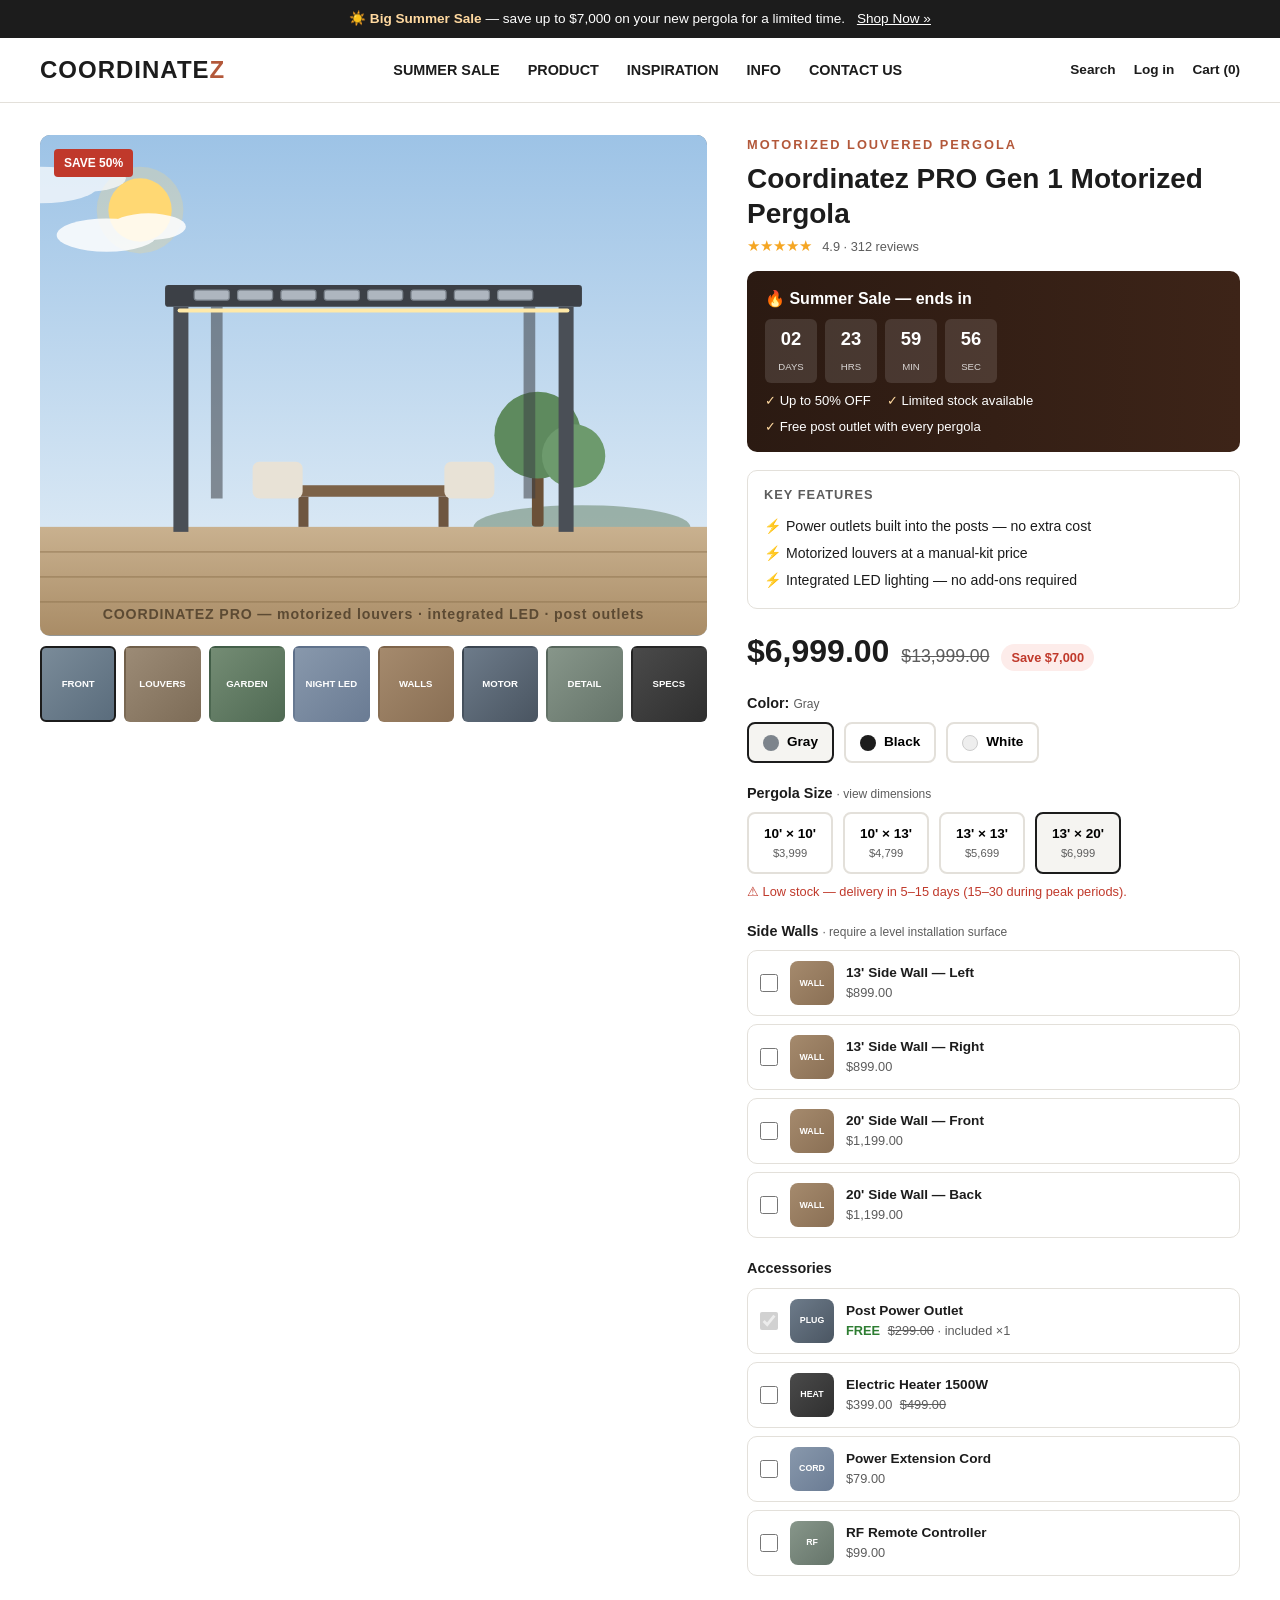
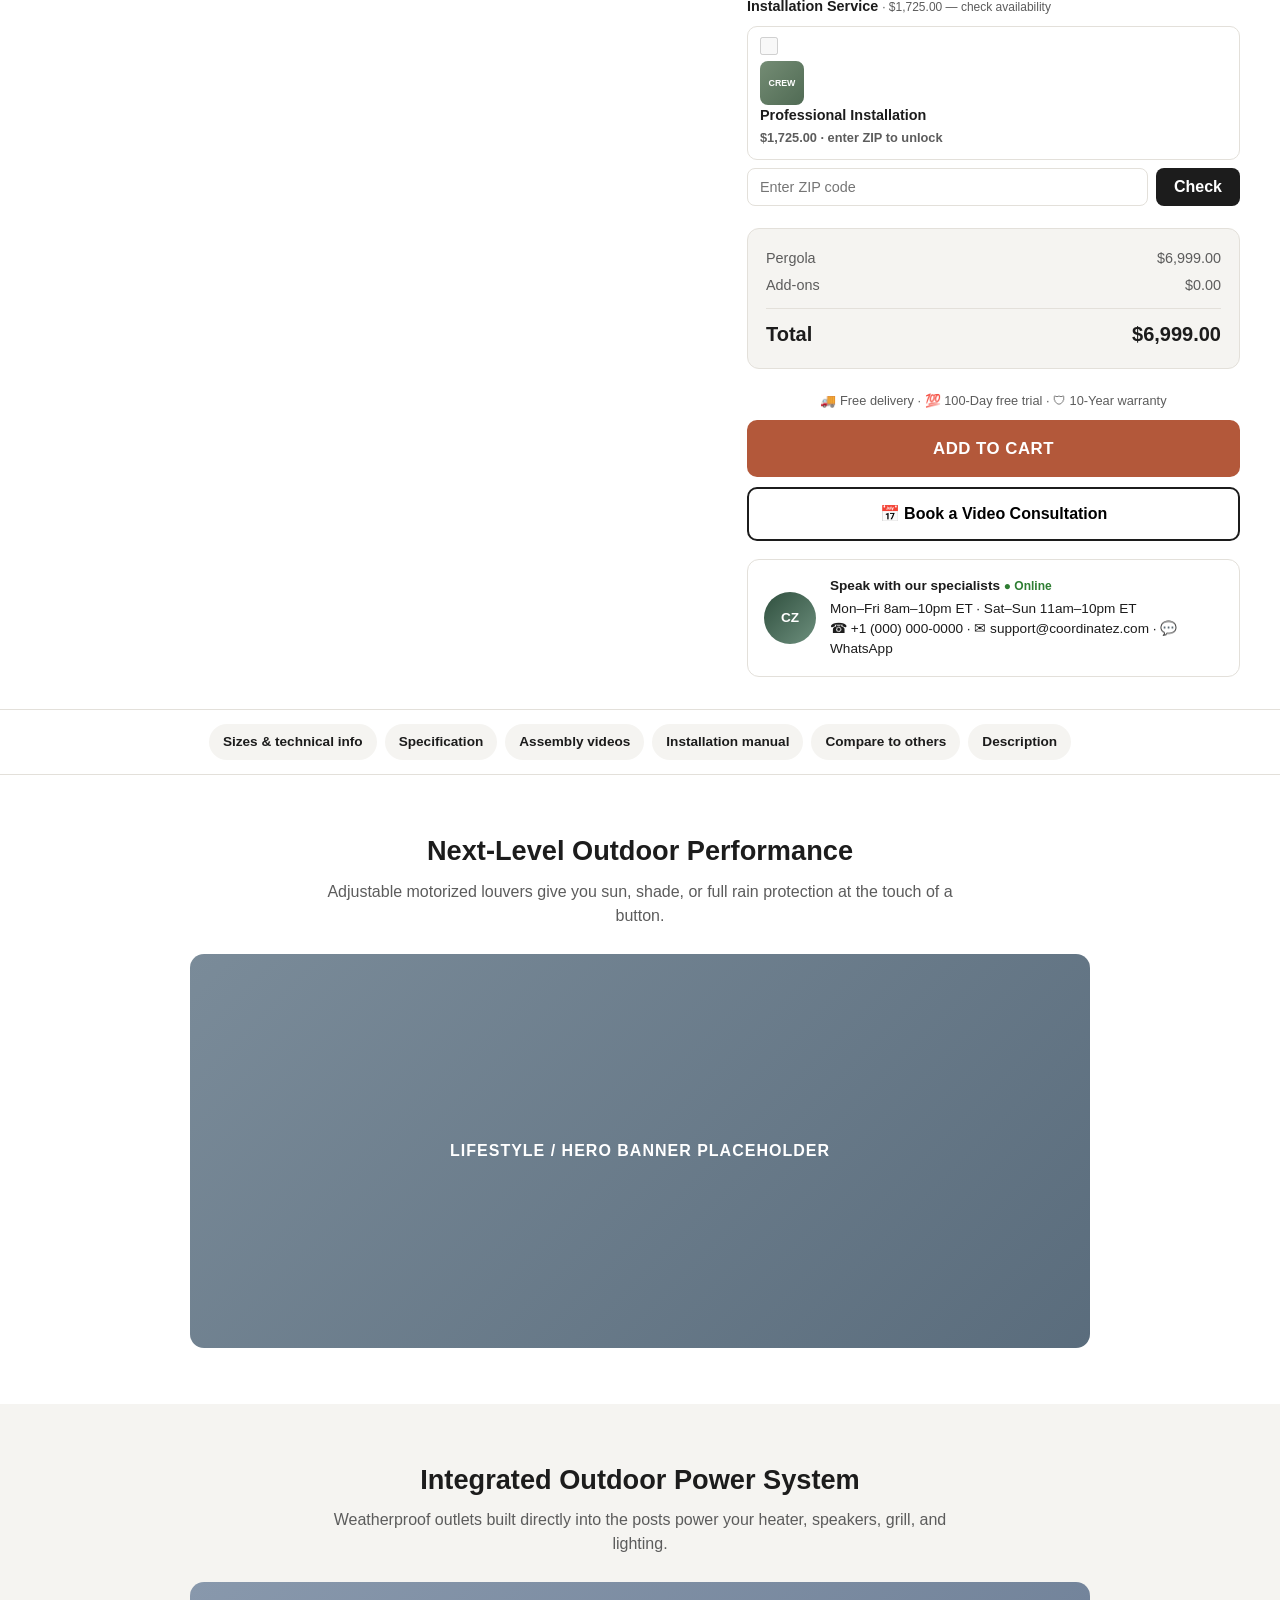
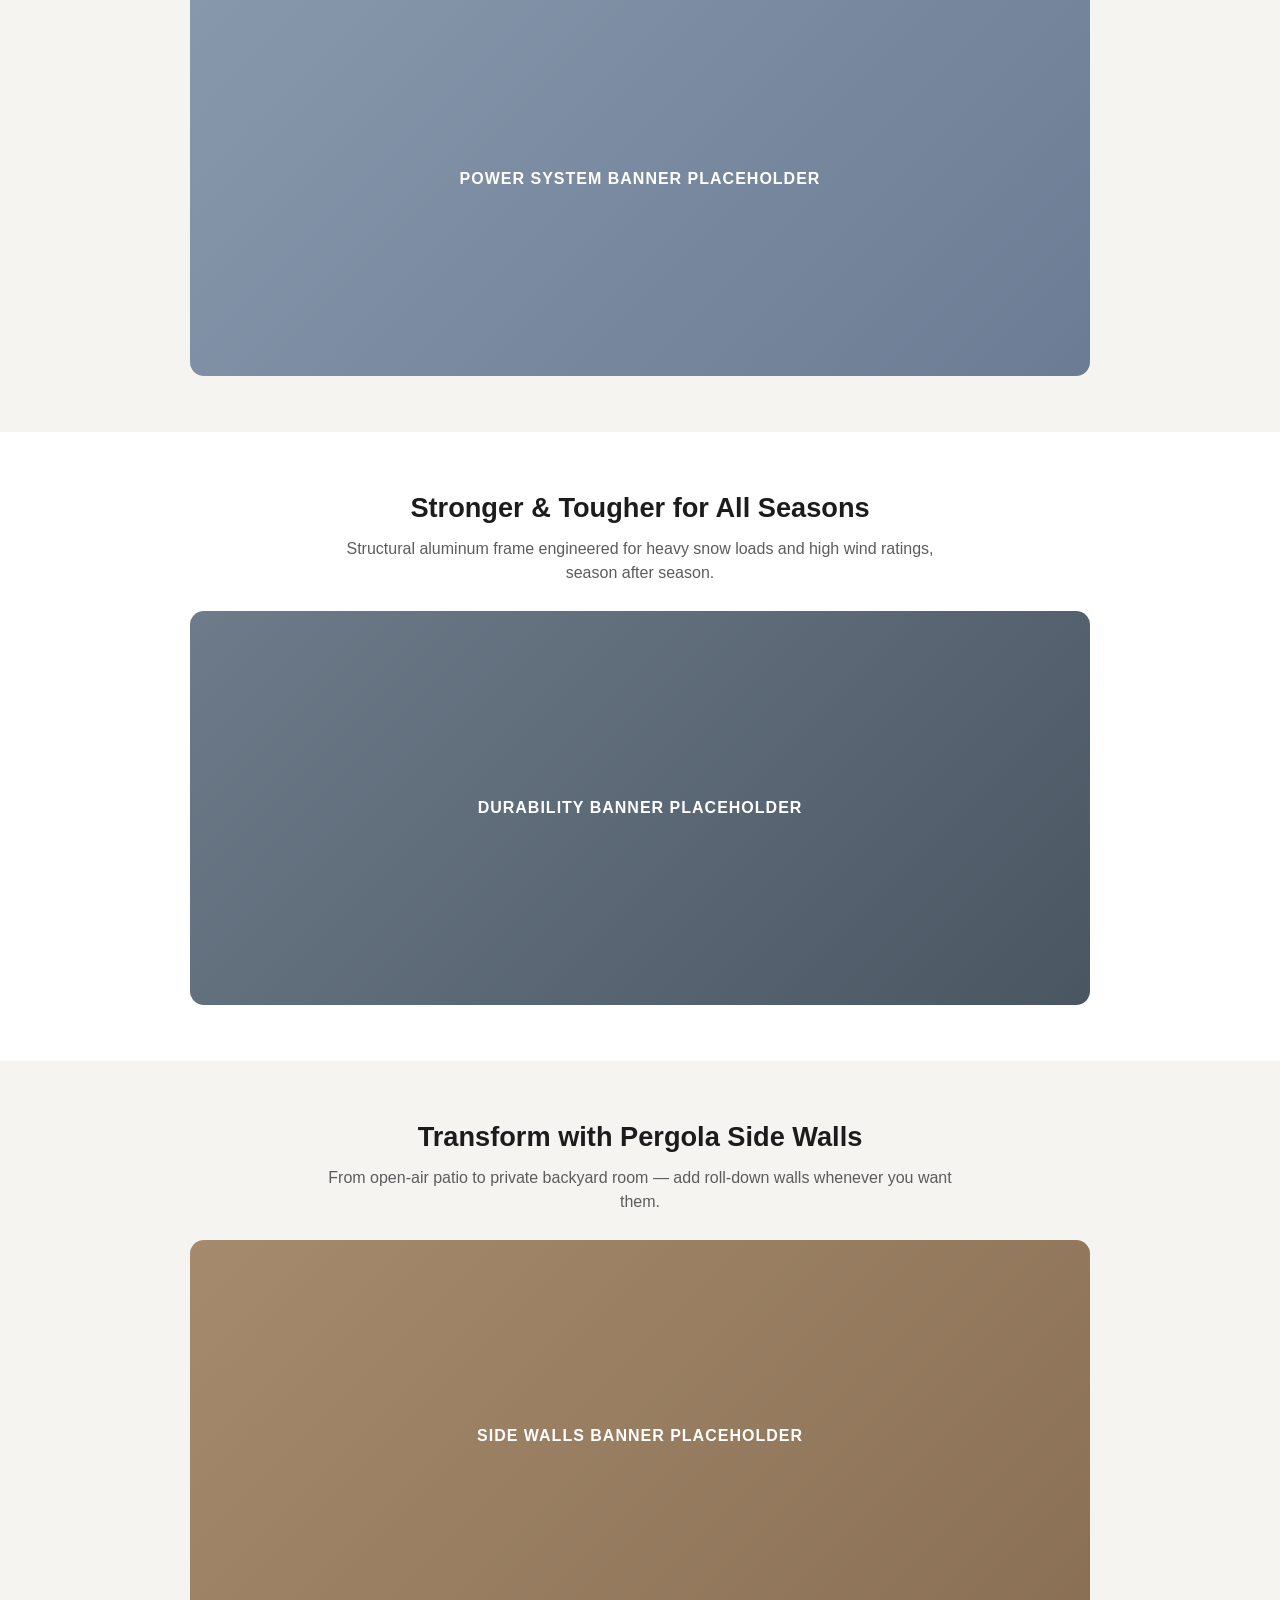
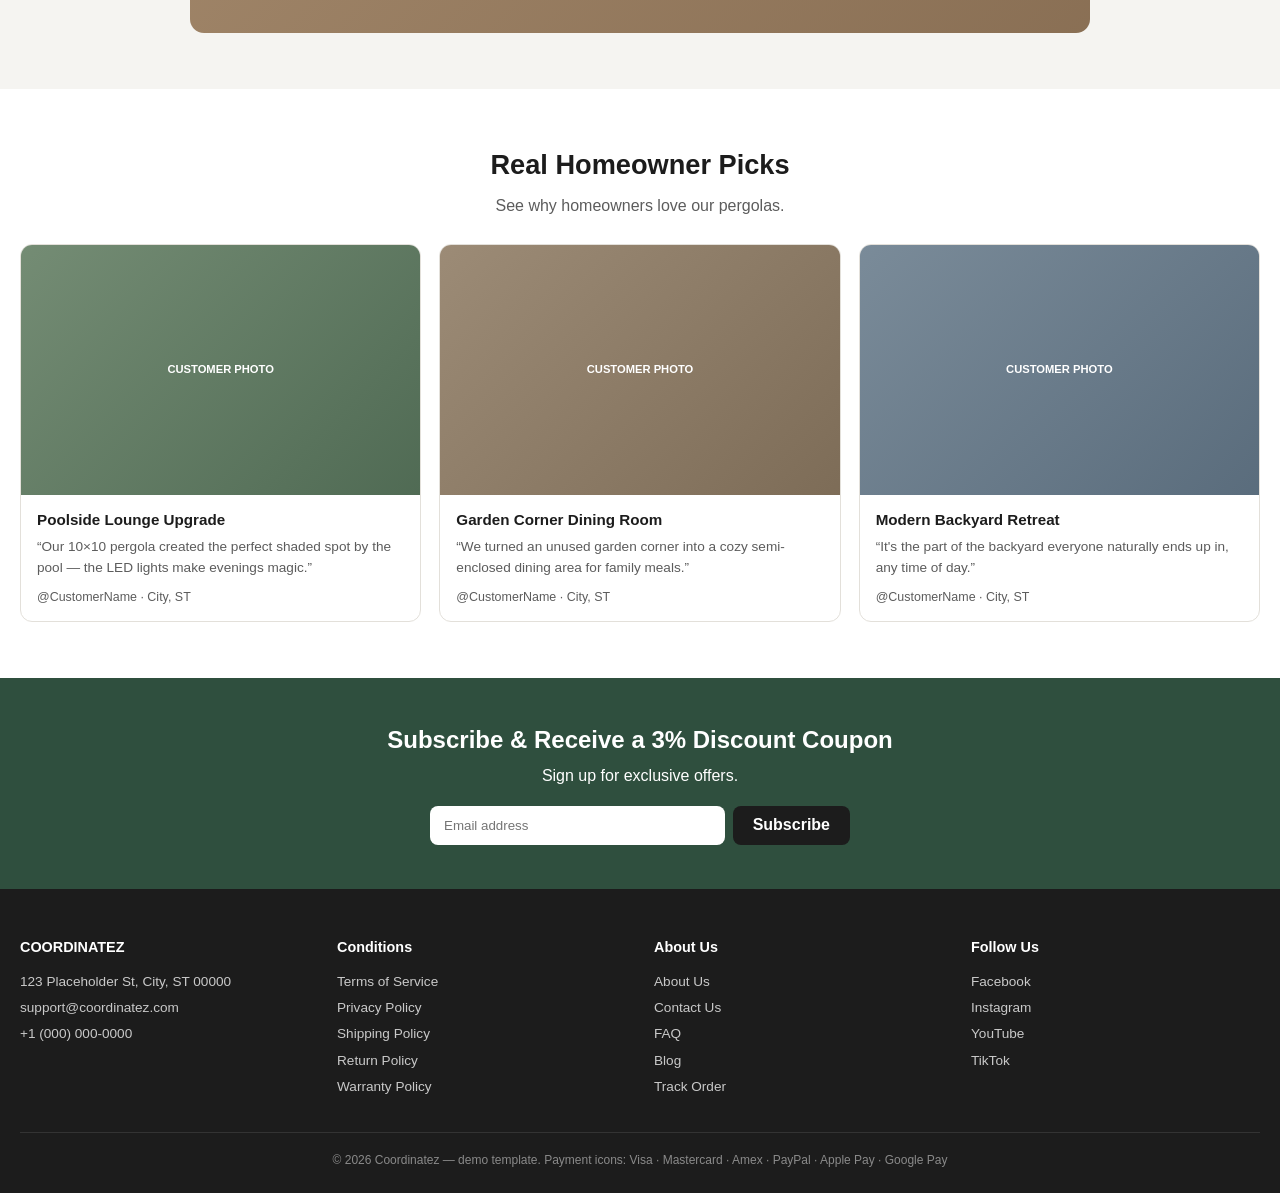
==== index.html @ 750b2986 "Add files via upload" ====
<!DOCTYPE html>
<html lang="en">
<head>
<meta charset="UTF-8">
<meta name="viewport" content="width=device-width, initial-scale=1">
<title>Coordinatez PRO Motorized Pergola | Premium Aluminum Pergola Kits</title>
<meta name="description" content="Coordinatez PRO motorized louvered aluminum pergola — all-weather backyard comfort. Demo template.">
<style>
:root{
  --dark:#1c1c1c; --gray:#5c5c5c; --light:#f5f4f1; --accent:#b3583a; --accent2:#2f4f3e;
  --border:#e3e0da; --sale:#c0392b; --green:#2e7d32;
  font-size:16px;
}
*{box-sizing:border-box;margin:0;padding:0}
body{font-family:'Segoe UI',Helvetica,Arial,sans-serif;color:var(--dark);background:#fff;line-height:1.5}
img{max-width:100%;display:block}
a{color:inherit;text-decoration:none}
button{font:inherit;cursor:pointer}
.container{max-width:1240px;margin:0 auto;padding:0 20px}

/* Announcement bar */
.announce{background:var(--dark);color:#fff;text-align:center;font-size:.85rem;padding:9px 12px}
.announce b{color:#ffd9a0}
.announce a{text-decoration:underline;margin-left:8px}

/* Header */
header{border-bottom:1px solid var(--border);position:sticky;top:0;background:#fff;z-index:50}
.header-inner{display:flex;align-items:center;justify-content:space-between;padding:14px 20px;max-width:1240px;margin:0 auto}
.logo{font-size:1.5rem;font-weight:800;letter-spacing:1px}
.logo span{color:var(--accent)}
nav ul{display:flex;gap:28px;list-style:none;font-size:.9rem;font-weight:600}
nav a:hover{color:var(--accent)}
.header-icons{display:flex;gap:18px;font-size:.85rem;font-weight:600}

/* Layout */
.product-wrap{display:grid;grid-template-columns:1.15fr .85fr;gap:40px;padding:32px 20px;max-width:1240px;margin:0 auto}
@media(max-width:900px){.product-wrap{grid-template-columns:1fr}nav{display:none}}

/* Gallery */
.gallery-main{aspect-ratio:4/3;border-radius:10px;overflow:hidden;position:relative;background:#ddd}
.gallery-main .ph{width:100%;height:100%;display:flex;align-items:center;justify-content:center;color:#fff;font-size:1.4rem;font-weight:700;letter-spacing:1px}
.badge{position:absolute;top:14px;left:14px;background:var(--sale);color:#fff;font-size:.75rem;font-weight:700;padding:5px 10px;border-radius:4px}
.thumbs{display:grid;grid-template-columns:repeat(8,1fr);gap:8px;margin-top:10px}
.thumb{aspect-ratio:1;border-radius:6px;border:2px solid transparent;cursor:pointer;display:flex;align-items:center;justify-content:center;color:#fff;font-size:.6rem;font-weight:700}
.thumb.active{border-color:var(--dark)}
.ph1{background:linear-gradient(135deg,#7a8b99,#4a5d6e,#7a8b99);background-size:300% 300%;animation:shift 9s ease infinite}
.ph2{background:linear-gradient(135deg,#9c8b76,#6e5d48,#9c8b76);background-size:300% 300%;animation:shift 10s ease infinite}
.ph3{background:linear-gradient(135deg,#748c74,#3e5a44,#748c74);background-size:300% 300%;animation:shift 11s ease infinite}
.ph4{background:linear-gradient(135deg,#8898ac,#5c6e88,#8898ac);background-size:300% 300%;animation:shift 12s ease infinite}
.ph5{background:linear-gradient(135deg,#a58a6d,#7c6248,#a58a6d);background-size:300% 300%;animation:shift 9.5s ease infinite}
.ph6{background:linear-gradient(135deg,#6d7b8a,#39434e,#6d7b8a);background-size:300% 300%;animation:shift 10.5s ease infinite}
.ph7{background:linear-gradient(135deg,#87968a,#55645a,#87968a);background-size:300% 300%;animation:shift 11.5s ease infinite}
.ph8{background:linear-gradient(135deg,#4a4a4a,#222,#4a4a4a);background-size:300% 300%;animation:shift 12.5s ease infinite}
@keyframes shift{0%{background-position:0% 50%}50%{background-position:100% 50%}100%{background-position:0% 50%}}
/* Animated SVG hero */
.hero-svg{width:100%;height:100%}
.louver{transform-origin:center;animation:tilt 6s ease-in-out infinite}
@keyframes tilt{0%,15%{transform:rotate(0deg)}45%,60%{transform:rotate(58deg)}90%,100%{transform:rotate(0deg)}}
.cloud{animation:drift 22s linear infinite}
.cloud2{animation:drift 30s linear infinite;animation-delay:-12s}
@keyframes drift{from{transform:translateX(-180px)}to{transform:translateX(980px)}}
.sunray{transform-origin:120px 90px;animation:spin 40s linear infinite}
@keyframes spin{to{transform:rotate(360deg)}}
.ledbar{animation:glow 3s ease-in-out infinite}
@keyframes glow{0%,100%{opacity:.35}50%{opacity:1}}

/* Info column */
.eyebrow{color:var(--accent);font-weight:700;font-size:.8rem;text-transform:uppercase;letter-spacing:2px}
h1{font-size:1.75rem;margin:6px 0 4px;line-height:1.25}
.stars{color:#f5a623;font-size:.95rem;margin-bottom:14px}
.stars span{color:var(--gray);font-size:.8rem;margin-left:6px}

/* Countdown */
.sale-box{background:linear-gradient(90deg,#2b1a12,#3d2418);color:#fff;border-radius:10px;padding:16px 18px;margin-bottom:18px}
.sale-box h3{font-size:1rem;margin-bottom:6px}
.timer{display:flex;gap:8px;font-variant-numeric:tabular-nums;margin:8px 0}
.timer div{background:rgba(255,255,255,.12);border-radius:6px;padding:6px 10px;text-align:center;min-width:52px}
.timer b{font-size:1.15rem;display:block}
.timer small{font-size:.6rem;opacity:.8;text-transform:uppercase}
.sale-box ul{list-style:none;font-size:.82rem;display:flex;flex-wrap:wrap;gap:6px 16px;margin-top:6px}
.sale-box li::before{content:"✓ ";color:#ffd9a0}

/* Key features */
.keyfeat{border:1px solid var(--border);border-radius:10px;padding:14px 16px;margin-bottom:18px;font-size:.88rem}
.keyfeat h4{font-size:.8rem;text-transform:uppercase;letter-spacing:1px;color:var(--gray);margin-bottom:8px}
.keyfeat li{list-style:none;padding:3px 0}
.keyfeat li::before{content:"⚡ ";color:var(--accent)}

/* Price */
.price-row{display:flex;align-items:baseline;gap:12px;margin:10px 0 18px}
.price{font-size:2rem;font-weight:800}
.compare{color:var(--gray);text-decoration:line-through;font-size:1.1rem}
.save-tag{background:#fdecea;color:var(--sale);font-weight:700;font-size:.8rem;padding:4px 10px;border-radius:20px}

/* Option groups */
.opt-group{margin-bottom:20px}
.opt-group>label{font-weight:700;font-size:.9rem;display:block;margin-bottom:8px}
.opt-group>label small{color:var(--gray);font-weight:400}
.swatches{display:flex;gap:10px;flex-wrap:wrap}
.swatch{border:2px solid var(--border);border-radius:8px;padding:8px 14px;font-size:.85rem;font-weight:600;background:#fff;display:flex;align-items:center;gap:8px}
.swatch .dot{width:16px;height:16px;border-radius:50%}
.swatch.selected{border-color:var(--dark);background:var(--light)}
.size-btn{border:2px solid var(--border);border-radius:8px;padding:10px 14px;background:#fff;font-weight:600;font-size:.85rem;text-align:center;min-width:86px}
.size-btn small{display:block;color:var(--gray);font-weight:400;font-size:.7rem}
.size-btn.selected{border-color:var(--dark);background:var(--light)}
.stock-note{font-size:.8rem;color:var(--sale);margin-top:8px}

/* Addons */
.addon{display:flex;align-items:center;gap:12px;border:1px solid var(--border);border-radius:10px;padding:10px 12px;margin-bottom:8px;font-size:.85rem}
.addon .thumb-sq{width:44px;height:44px;border-radius:8px;flex-shrink:0;display:flex;align-items:center;justify-content:center;color:#fff;font-size:.55rem;font-weight:700}
.addon .meta{flex:1}
.addon .meta b{display:block}
.addon .meta .ap{color:var(--gray);font-size:.8rem}
.addon .ap s{margin-left:4px}
.addon .free{color:var(--green);font-weight:700}
.addon input{width:18px;height:18px;accent-color:var(--dark)}

/* ZIP */
.zip-row{display:flex;gap:8px;margin-top:8px}
.zip-row input{flex:1;border:1px solid var(--border);border-radius:8px;padding:10px 12px;font-size:.9rem}
.zip-row button{background:var(--dark);color:#fff;border:0;border-radius:8px;padding:0 18px;font-weight:600}
.zip-result{font-size:.82rem;margin-top:6px;font-weight:600}

/* Total & CTA */
.total-box{border:1px solid var(--border);border-radius:12px;padding:16px 18px;margin:22px 0;background:var(--light)}
.total-line{display:flex;justify-content:space-between;font-size:.9rem;padding:3px 0;color:var(--gray)}
.total-line.grand{font-size:1.25rem;font-weight:800;color:var(--dark);border-top:1px solid var(--border);margin-top:8px;padding-top:10px}
.trust{font-size:.8rem;color:var(--gray);text-align:center;margin:10px 0}
.cta{width:100%;background:var(--accent);color:#fff;border:0;border-radius:10px;padding:16px;font-size:1.05rem;font-weight:800;letter-spacing:.5px}
.cta:hover{filter:brightness(.93)}
.cta-alt{width:100%;background:#fff;border:2px solid var(--dark);border-radius:10px;padding:13px;font-weight:700;margin-top:10px}

/* Support card */
.support{border:1px solid var(--border);border-radius:12px;padding:16px;margin-top:18px;font-size:.85rem;display:flex;gap:14px;align-items:center}
.support .avatar{width:52px;height:52px;border-radius:50%;background:linear-gradient(135deg,var(--accent2),#6d8f7d);flex-shrink:0;display:flex;align-items:center;justify-content:center;color:#fff;font-weight:800}
.support b{display:block;margin-bottom:2px}
.support .online{color:var(--green);font-size:.75rem;font-weight:700}

/* Tabs / sections */
.tabs{display:flex;gap:8px;flex-wrap:wrap;border-top:1px solid var(--border);border-bottom:1px solid var(--border);padding:14px 20px;justify-content:center;font-size:.85rem;font-weight:600}
.tabs a{padding:8px 14px;border-radius:20px;background:var(--light)}
.tabs a:hover{background:var(--border)}
section.feature{padding:56px 20px;text-align:center}
section.feature:nth-of-type(even){background:var(--light)}
section.feature h2{font-size:1.7rem;margin-bottom:8px}
section.feature p{color:var(--gray);max-width:640px;margin:0 auto 26px}
.feat-img{max-width:900px;margin:0 auto;aspect-ratio:16/7;border-radius:14px;display:flex;align-items:center;justify-content:center;color:#fff;font-weight:700;letter-spacing:1px}

/* Testimonials */
.testi-grid{display:grid;grid-template-columns:repeat(auto-fit,minmax(260px,1fr));gap:18px;max-width:1240px;margin:0 auto;text-align:left}
.testi{border:1px solid var(--border);border-radius:12px;overflow:hidden;background:#fff}
.testi .t-img{aspect-ratio:16/10;display:flex;align-items:center;justify-content:center;color:#fff;font-size:.7rem;font-weight:700}
.testi .t-body{padding:14px 16px;font-size:.85rem}
.testi .t-body h4{margin-bottom:6px;font-size:.95rem}
.testi .t-body p{color:var(--gray);margin:0 0 10px}
.testi .who{font-size:.78rem;color:var(--gray)}

/* Newsletter + Footer */
.newsletter{background:var(--accent2);color:#fff;text-align:center;padding:44px 20px}
.newsletter h2{margin-bottom:6px}
.newsletter form{display:flex;gap:8px;max-width:420px;margin:18px auto 0}
.newsletter input{flex:1;border:0;border-radius:8px;padding:12px 14px}
.newsletter button{background:var(--dark);color:#fff;border:0;border-radius:8px;padding:0 20px;font-weight:700}
footer{background:var(--dark);color:#c9c9c9;padding:48px 20px 24px;font-size:.85rem}
.foot-grid{display:grid;grid-template-columns:repeat(auto-fit,minmax(180px,1fr));gap:28px;max-width:1240px;margin:0 auto 32px}
.foot-grid h4{color:#fff;margin-bottom:10px;font-size:.9rem}
.foot-grid li{list-style:none;padding:3px 0}
.foot-grid a:hover{color:#fff}
.copy{text-align:center;border-top:1px solid #333;padding-top:18px;font-size:.75rem;color:#8a8a8a}
.hidden{display:none}
</style>
</head>
<body>

<div class="announce">☀️ <b>Big Summer Sale</b> — save up to $7,000 on your new pergola for a limited time. <a href="#">Shop Now »</a></div>

<header>
  <div class="header-inner">
    <div class="logo">COORDINATE<span>Z</span></div>
    <nav><ul>
      <li><a href="#">SUMMER SALE</a></li>
      <li><a href="#">PRODUCT</a></li>
      <li><a href="#">INSPIRATION</a></li>
      <li><a href="#">INFO</a></li>
      <li><a href="#">CONTACT US</a></li>
    </ul></nav>
    <div class="header-icons"><a href="#">Search</a><a href="#">Log in</a><a href="#">Cart (0)</a></div>
  </div>
</header>

<div class="product-wrap">
  <!-- GALLERY -->
  <div>
    <div class="gallery-main">
      <div class="ph ph1" id="mainImg">
        <svg class="hero-svg" viewBox="0 0 800 600" xmlns="http://www.w3.org/2000/svg" preserveAspectRatio="xMidYMid slice">
          <defs>
            <linearGradient id="sky" x1="0" y1="0" x2="0" y2="1">
              <stop offset="0" stop-color="#9dc3e6"/><stop offset="1" stop-color="#e8f1f8"/>
            </linearGradient>
            <linearGradient id="deck" x1="0" y1="0" x2="0" y2="1">
              <stop offset="0" stop-color="#c9b18f"/><stop offset="1" stop-color="#a98c66"/>
            </linearGradient>
          </defs>
          <rect width="800" height="600" fill="url(#sky)"/>
          <g class="sunray"><circle cx="120" cy="90" r="38" fill="#ffd873"/><circle cx="120" cy="90" r="52" fill="#ffd873" opacity=".25"/></g>
          <g class="cloud" opacity=".85"><ellipse cx="80" cy="120" rx="60" ry="20" fill="#fff"/><ellipse cx="130" cy="110" rx="45" ry="16" fill="#fff"/></g>
          <g class="cloud2" opacity=".7"><ellipse cx="0" cy="60" rx="70" ry="22" fill="#fff"/><ellipse cx="55" cy="52" rx="48" ry="16" fill="#fff"/></g>
          <ellipse cx="650" cy="470" rx="130" ry="26" fill="#5e7d5e" opacity=".5"/>
          <rect x="590" y="380" width="14" height="90" rx="4" fill="#6b5138"/>
          <circle cx="597" cy="360" r="52" fill="#5e8a5e"/><circle cx="640" cy="385" r="38" fill="#6d9a6d"/>
          <rect x="0" y="470" width="800" height="130" fill="url(#deck)"/>
          <g stroke="#8f744f" stroke-width="2" opacity=".5">
            <line x1="0" y1="500" x2="800" y2="500"/><line x1="0" y1="530" x2="800" y2="530"/><line x1="0" y1="560" x2="800" y2="560"/>
          </g>
          <!-- pergola frame -->
          <rect x="150" y="180" width="500" height="26" rx="4" fill="#3c4046"/>
          <rect x="160" y="206" width="18" height="270" fill="#4a4f56"/>
          <rect x="622" y="206" width="18" height="270" fill="#4a4f56"/>
          <rect x="205" y="206" width="14" height="230" fill="#3c4046" opacity=".55"/>
          <rect x="580" y="206" width="14" height="230" fill="#3c4046" opacity=".55"/>
          <!-- animated louvers -->
          <g fill="#aeb6bf" stroke="#7d858e" stroke-width="1.5">
            <rect class="louver" x="185" y="186" width="42" height="12" rx="3"/>
            <rect class="louver" x="237" y="186" width="42" height="12" rx="3" style="animation-delay:.12s"/>
            <rect class="louver" x="289" y="186" width="42" height="12" rx="3" style="animation-delay:.24s"/>
            <rect class="louver" x="341" y="186" width="42" height="12" rx="3" style="animation-delay:.36s"/>
            <rect class="louver" x="393" y="186" width="42" height="12" rx="3" style="animation-delay:.48s"/>
            <rect class="louver" x="445" y="186" width="42" height="12" rx="3" style="animation-delay:.6s"/>
            <rect class="louver" x="497" y="186" width="42" height="12" rx="3" style="animation-delay:.72s"/>
            <rect class="louver" x="549" y="186" width="42" height="12" rx="3" style="animation-delay:.84s"/>
          </g>
          <!-- LED glow -->
          <rect class="ledbar" x="165" y="208" width="470" height="5" rx="2.5" fill="#ffe9a8"/>
          <!-- furniture -->
          <rect x="300" y="420" width="200" height="14" rx="4" fill="#7c6248"/>
          <rect x="310" y="434" width="12" height="36" fill="#6e5640"/><rect x="478" y="434" width="12" height="36" fill="#6e5640"/>
          <rect x="255" y="392" width="60" height="44" rx="8" fill="#e8e2d6"/><rect x="485" y="392" width="60" height="44" rx="8" fill="#e8e2d6"/>
          <text x="400" y="580" text-anchor="middle" font-family="Arial" font-size="17" fill="#5c4a33">COORDINATEZ PRO — motorized louvers · integrated LED · post outlets</text>
        </svg>
      </div>
      <div class="badge">SAVE 50%</div>
    </div>
    <div class="thumbs" id="thumbs">
      <div class="thumb ph1 active" data-ph="ph1">FRONT</div>
      <div class="thumb ph2" data-ph="ph2">LOUVERS</div>
      <div class="thumb ph3" data-ph="ph3">GARDEN</div>
      <div class="thumb ph4" data-ph="ph4">NIGHT LED</div>
      <div class="thumb ph5" data-ph="ph5">WALLS</div>
      <div class="thumb ph6" data-ph="ph6">MOTOR</div>
      <div class="thumb ph7" data-ph="ph7">DETAIL</div>
      <div class="thumb ph8" data-ph="ph8">SPECS</div>
    </div>
  </div>

  <!-- INFO / CONFIGURATOR -->
  <div>
    <div class="eyebrow">Motorized Louvered Pergola</div>
    <h1>Coordinatez PRO Gen 1 Motorized Pergola</h1>
    <div class="stars">★★★★★ <span>4.9 · 312 reviews</span></div>

    <div class="sale-box">
      <h3>🔥 Summer Sale — ends in</h3>
      <div class="timer">
        <div><b id="tD">00</b><small>Days</small></div>
        <div><b id="tH">00</b><small>Hrs</small></div>
        <div><b id="tM">00</b><small>Min</small></div>
        <div><b id="tS">00</b><small>Sec</small></div>
      </div>
      <ul><li>Up to 50% OFF</li><li>Limited stock available</li><li>Free post outlet with every pergola</li></ul>
    </div>

    <div class="keyfeat">
      <h4>Key Features</h4>
      <ul>
        <li>Power outlets built into the posts — no extra cost</li>
        <li>Motorized louvers at a manual-kit price</li>
        <li>Integrated LED lighting — no add-ons required</li>
      </ul>
    </div>

    <div class="price-row">
      <div class="price" id="basePrice">$6,999.00</div>
      <div class="compare">$13,999.00</div>
      <div class="save-tag">Save $7,000</div>
    </div>

    <div class="opt-group">
      <label>Color: <small id="colorLabel">Gray</small></label>
      <div class="swatches" id="colors">
        <button class="swatch selected" data-c="Gray"><span class="dot" style="background:#7d848c"></span>Gray</button>
        <button class="swatch" data-c="Black"><span class="dot" style="background:#1c1c1c"></span>Black</button>
        <button class="swatch" data-c="White"><span class="dot" style="background:#eee;border:1px solid #ccc"></span>White</button>
      </div>
    </div>

    <div class="opt-group">
      <label>Pergola Size <small>· view dimensions</small></label>
      <div class="swatches" id="sizes">
        <button class="size-btn" data-p="3999">10' × 10'<small>$3,999</small></button>
        <button class="size-btn" data-p="4799">10' × 13'<small>$4,799</small></button>
        <button class="size-btn" data-p="5699">13' × 13'<small>$5,699</small></button>
        <button class="size-btn selected" data-p="6999">13' × 20'<small>$6,999</small></button>
      </div>
      <div class="stock-note">⚠ Low stock — delivery in 5–15 days (15–30 during peak periods).</div>
    </div>

    <div class="opt-group">
      <label>Side Walls <small>· require a level installation surface</small></label>
      <div id="walls">
        <label class="addon"><input type="checkbox" data-p="899"><span class="thumb-sq ph5">WALL</span><span class="meta"><b>13' Side Wall — Left</b><span class="ap">$899.00</span></span></label>
        <label class="addon"><input type="checkbox" data-p="899"><span class="thumb-sq ph5">WALL</span><span class="meta"><b>13' Side Wall — Right</b><span class="ap">$899.00</span></span></label>
        <label class="addon"><input type="checkbox" data-p="1199"><span class="thumb-sq ph5">WALL</span><span class="meta"><b>20' Side Wall — Front</b><span class="ap">$1,199.00</span></span></label>
        <label class="addon"><input type="checkbox" data-p="1199"><span class="thumb-sq ph5">WALL</span><span class="meta"><b>20' Side Wall — Back</b><span class="ap">$1,199.00</span></span></label>
      </div>
    </div>

    <div class="opt-group">
      <label>Accessories</label>
      <div id="accessories">
        <label class="addon"><input type="checkbox" checked disabled data-p="0"><span class="thumb-sq ph6">PLUG</span><span class="meta"><b>Post Power Outlet</b><span class="ap"><span class="free">FREE</span> <s>$299.00</s> · included ×1</span></span></label>
        <label class="addon"><input type="checkbox" data-p="399"><span class="thumb-sq ph8">HEAT</span><span class="meta"><b>Electric Heater 1500W</b><span class="ap">$399.00 <s>$499.00</s></span></span></label>
        <label class="addon"><input type="checkbox" data-p="79"><span class="thumb-sq ph4">CORD</span><span class="meta"><b>Power Extension Cord</b><span class="ap">$79.00</span></span></label>
        <label class="addon"><input type="checkbox" data-p="99"><span class="thumb-sq ph7">RF</span><span class="meta"><b>RF Remote Controller</b><span class="ap">$99.00</span></span></label>
      </div>
    </div>

    <div class="opt-group">
      <label>Installation Service <small>· $1,725.00 — check availability</small></label>
      <label class="addon"><input type="checkbox" id="installChk" data-p="1725" disabled><span class="thumb-sq ph3">CREW</span><span class="meta"><b>Professional Installation</b><span class="ap">$1,725.00 · enter ZIP to unlock</span></span></label>
      <div class="zip-row">
        <input id="zip" placeholder="Enter ZIP code" maxlength="5" inputmode="numeric">
        <button onclick="checkZip()">Check</button>
      </div>
      <div class="zip-result" id="zipResult"></div>
    </div>

    <div class="total-box">
      <div class="total-line"><span>Pergola</span><span id="lineBase">$6,999.00</span></div>
      <div class="total-line"><span>Add-ons</span><span id="lineAddons">$0.00</span></div>
      <div class="total-line grand"><span>Total</span><span id="grand">$6,999.00</span></div>
    </div>

    <div class="trust">🚚 Free delivery · 💯 100-Day free trial · 🛡 10-Year warranty</div>
    <button class="cta" onclick="alert('Demo only — connect to Shopify/Stripe checkout in production.')">ADD TO CART</button>
    <button class="cta-alt">📅 Book a Video Consultation</button>

    <div class="support">
      <div class="avatar">CZ</div>
      <div>
        <b>Speak with our specialists <span class="online">● Online</span></b>
        Mon–Fri 8am–10pm ET · Sat–Sun 11am–10pm ET<br>
        ☎ +1 (000) 000-0000 · ✉ support@coordinatez.com · 💬 WhatsApp
      </div>
    </div>
  </div>
</div>

<div class="tabs">
  <a href="#">Sizes & technical info</a><a href="#">Specification</a><a href="#">Assembly videos</a>
  <a href="#">Installation manual</a><a href="#">Compare to others</a><a href="#">Description</a>
</div>

<section class="feature">
  <h2>Next-Level Outdoor Performance</h2>
  <p>Adjustable motorized louvers give you sun, shade, or full rain protection at the touch of a button.</p>
  <div class="feat-img ph1">LIFESTYLE / HERO BANNER PLACEHOLDER</div>
</section>
<section class="feature">
  <h2>Integrated Outdoor Power System</h2>
  <p>Weatherproof outlets built directly into the posts power your heater, speakers, grill, and lighting.</p>
  <div class="feat-img ph4">POWER SYSTEM BANNER PLACEHOLDER</div>
</section>
<section class="feature">
  <h2>Stronger & Tougher for All Seasons</h2>
  <p>Structural aluminum frame engineered for heavy snow loads and high wind ratings, season after season.</p>
  <div class="feat-img ph6">DURABILITY BANNER PLACEHOLDER</div>
</section>
<section class="feature">
  <h2>Transform with Pergola Side Walls</h2>
  <p>From open-air patio to private backyard room — add roll-down walls whenever you want them.</p>
  <div class="feat-img ph5">SIDE WALLS BANNER PLACEHOLDER</div>
</section>

<section class="feature">
  <h2>Real Homeowner Picks</h2>
  <p>See why homeowners love our pergolas.</p>
  <div class="testi-grid">
    <div class="testi"><div class="t-img ph3">CUSTOMER PHOTO</div><div class="t-body"><h4>Poolside Lounge Upgrade</h4><p>“Our 10×10 pergola created the perfect shaded spot by the pool — the LED lights make evenings magic.”</p><div class="who">@CustomerName · City, ST</div></div></div>
    <div class="testi"><div class="t-img ph2">CUSTOMER PHOTO</div><div class="t-body"><h4>Garden Corner Dining Room</h4><p>“We turned an unused garden corner into a cozy semi-enclosed dining area for family meals.”</p><div class="who">@CustomerName · City, ST</div></div></div>
    <div class="testi"><div class="t-img ph1">CUSTOMER PHOTO</div><div class="t-body"><h4>Modern Backyard Retreat</h4><p>“It's the part of the backyard everyone naturally ends up in, any time of day.”</p><div class="who">@CustomerName · City, ST</div></div></div>
  </div>
</section>

<div class="newsletter">
  <h2>Subscribe & Receive a 3% Discount Coupon</h2>
  <p>Sign up for exclusive offers.</p>
  <form onsubmit="event.preventDefault();alert('Demo only — connect Klaviyo/Mailchimp in production.')">
    <input type="email" placeholder="Email address" required><button>Subscribe</button>
  </form>
</div>

<footer>
  <div class="foot-grid">
    <div><h4>COORDINATEZ</h4><ul><li>123 Placeholder St, City, ST 00000</li><li>support@coordinatez.com</li><li>+1 (000) 000-0000</li></ul></div>
    <div><h4>Conditions</h4><ul><li><a href="#">Terms of Service</a></li><li><a href="#">Privacy Policy</a></li><li><a href="#">Shipping Policy</a></li><li><a href="#">Return Policy</a></li><li><a href="#">Warranty Policy</a></li></ul></div>
    <div><h4>About Us</h4><ul><li><a href="#">About Us</a></li><li><a href="#">Contact Us</a></li><li><a href="#">FAQ</a></li><li><a href="#">Blog</a></li><li><a href="#">Track Order</a></li></ul></div>
    <div><h4>Follow Us</h4><ul><li><a href="#">Facebook</a></li><li><a href="#">Instagram</a></li><li><a href="#">YouTube</a></li><li><a href="#">TikTok</a></li></ul></div>
  </div>
  <div class="copy">© 2026 Coordinatez — demo template. Payment icons: Visa · Mastercard · Amex · PayPal · Apple Pay · Google Pay</div>
</footer>

<script>
// ---- Gallery ----
const main=document.getElementById('mainImg');
const heroHTML=main.innerHTML;
document.querySelectorAll('.thumb').forEach(t=>t.addEventListener('click',()=>{
  document.querySelectorAll('.thumb').forEach(x=>x.classList.remove('active'));
  t.classList.add('active');
  main.className='ph '+t.dataset.ph;
  if(t.dataset.ph==='ph1'){main.innerHTML=heroHTML}
  else{main.textContent=t.textContent+' PHOTO'}
}));

// ---- Countdown (ends in 3 days from load) ----
const end=Date.now()+3*24*3600*1000;
function pad(n){return String(n).padStart(2,'0')}
setInterval(()=>{
  let s=Math.max(0,Math.floor((end-Date.now())/1000));
  document.getElementById('tD').textContent=pad(Math.floor(s/86400));
  document.getElementById('tH').textContent=pad(Math.floor(s%86400/3600));
  document.getElementById('tM').textContent=pad(Math.floor(s%3600/60));
  document.getElementById('tS').textContent=pad(s%60);
},1000);

// ---- Color select ----
document.querySelectorAll('#colors .swatch').forEach(b=>b.addEventListener('click',()=>{
  document.querySelectorAll('#colors .swatch').forEach(x=>x.classList.remove('selected'));
  b.classList.add('selected');
  document.getElementById('colorLabel').textContent=b.dataset.c;
}));

// ---- Size select + pricing ----
let base=6999;
const fmt=n=>'$'+n.toLocaleString('en-US',{minimumFractionDigits:2});
document.querySelectorAll('#sizes .size-btn').forEach(b=>b.addEventListener('click',()=>{
  document.querySelectorAll('#sizes .size-btn').forEach(x=>x.classList.remove('selected'));
  b.classList.add('selected');
  base=+b.dataset.p;
  document.getElementById('basePrice').textContent=fmt(base);
  recalc();
}));

// ---- Add-ons ----
document.querySelectorAll('.addon input').forEach(c=>c.addEventListener('change',recalc));
function recalc(){
  let add=0;
  document.querySelectorAll('.addon input:checked:not(:disabled)').forEach(c=>add+=+c.dataset.p);
  document.getElementById('lineBase').textContent=fmt(base);
  document.getElementById('lineAddons').textContent=fmt(add);
  document.getElementById('grand').textContent=fmt(base+add);
}
recalc();

// ---- ZIP check (demo: even last digit = available) ----
function checkZip(){
  const z=document.getElementById('zip').value.trim();
  const r=document.getElementById('zipResult');
  const chk=document.getElementById('installChk');
  if(!/^\d{5}$/.test(z)){r.textContent='Please enter a valid 5-digit ZIP.';r.style.color='#c0392b';return}
  if(+z[4]%2===0){r.textContent='✅ Available — installation is supported in your area.';r.style.color='#2e7d32';chk.disabled=false}
  else{r.textContent='❌ Unavailable — installation not supported in your area.';r.style.color='#c0392b';chk.disabled=true;chk.checked=false;recalc()}
}
</script>
</body>
</html>
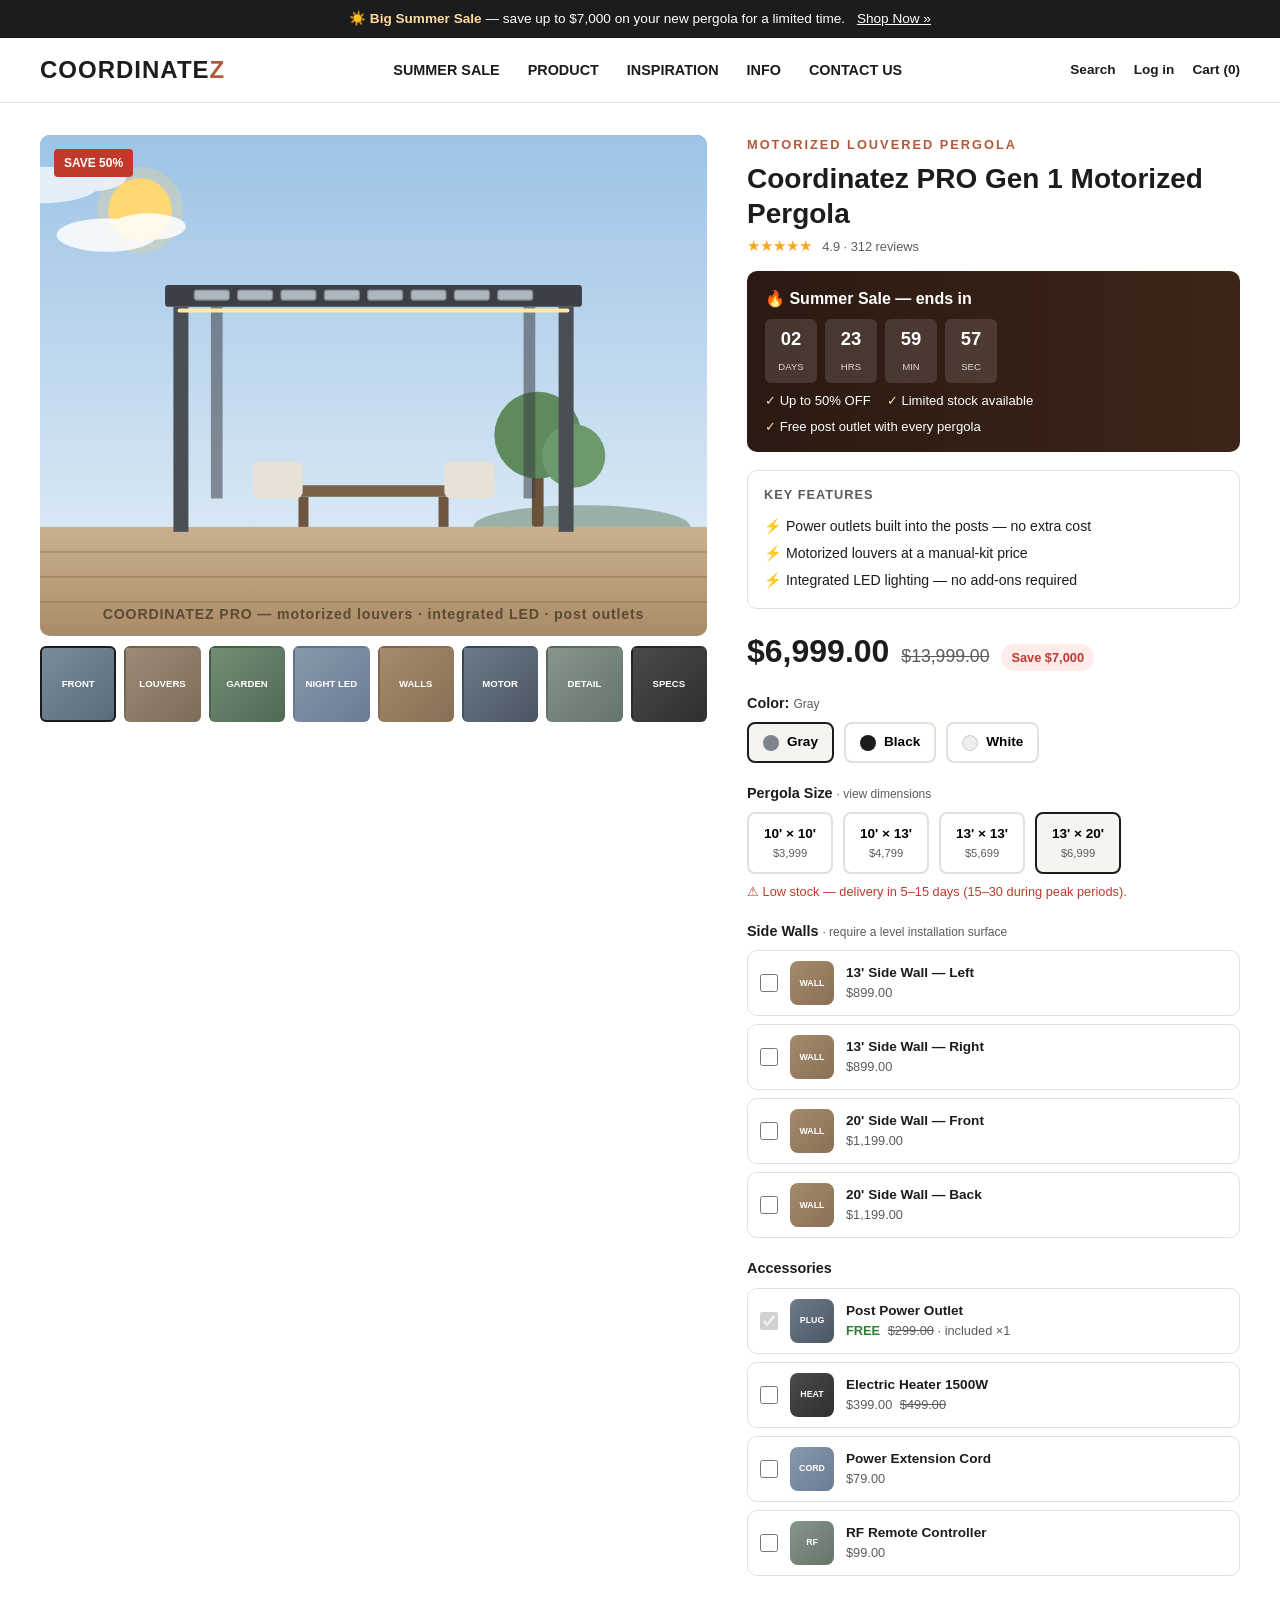
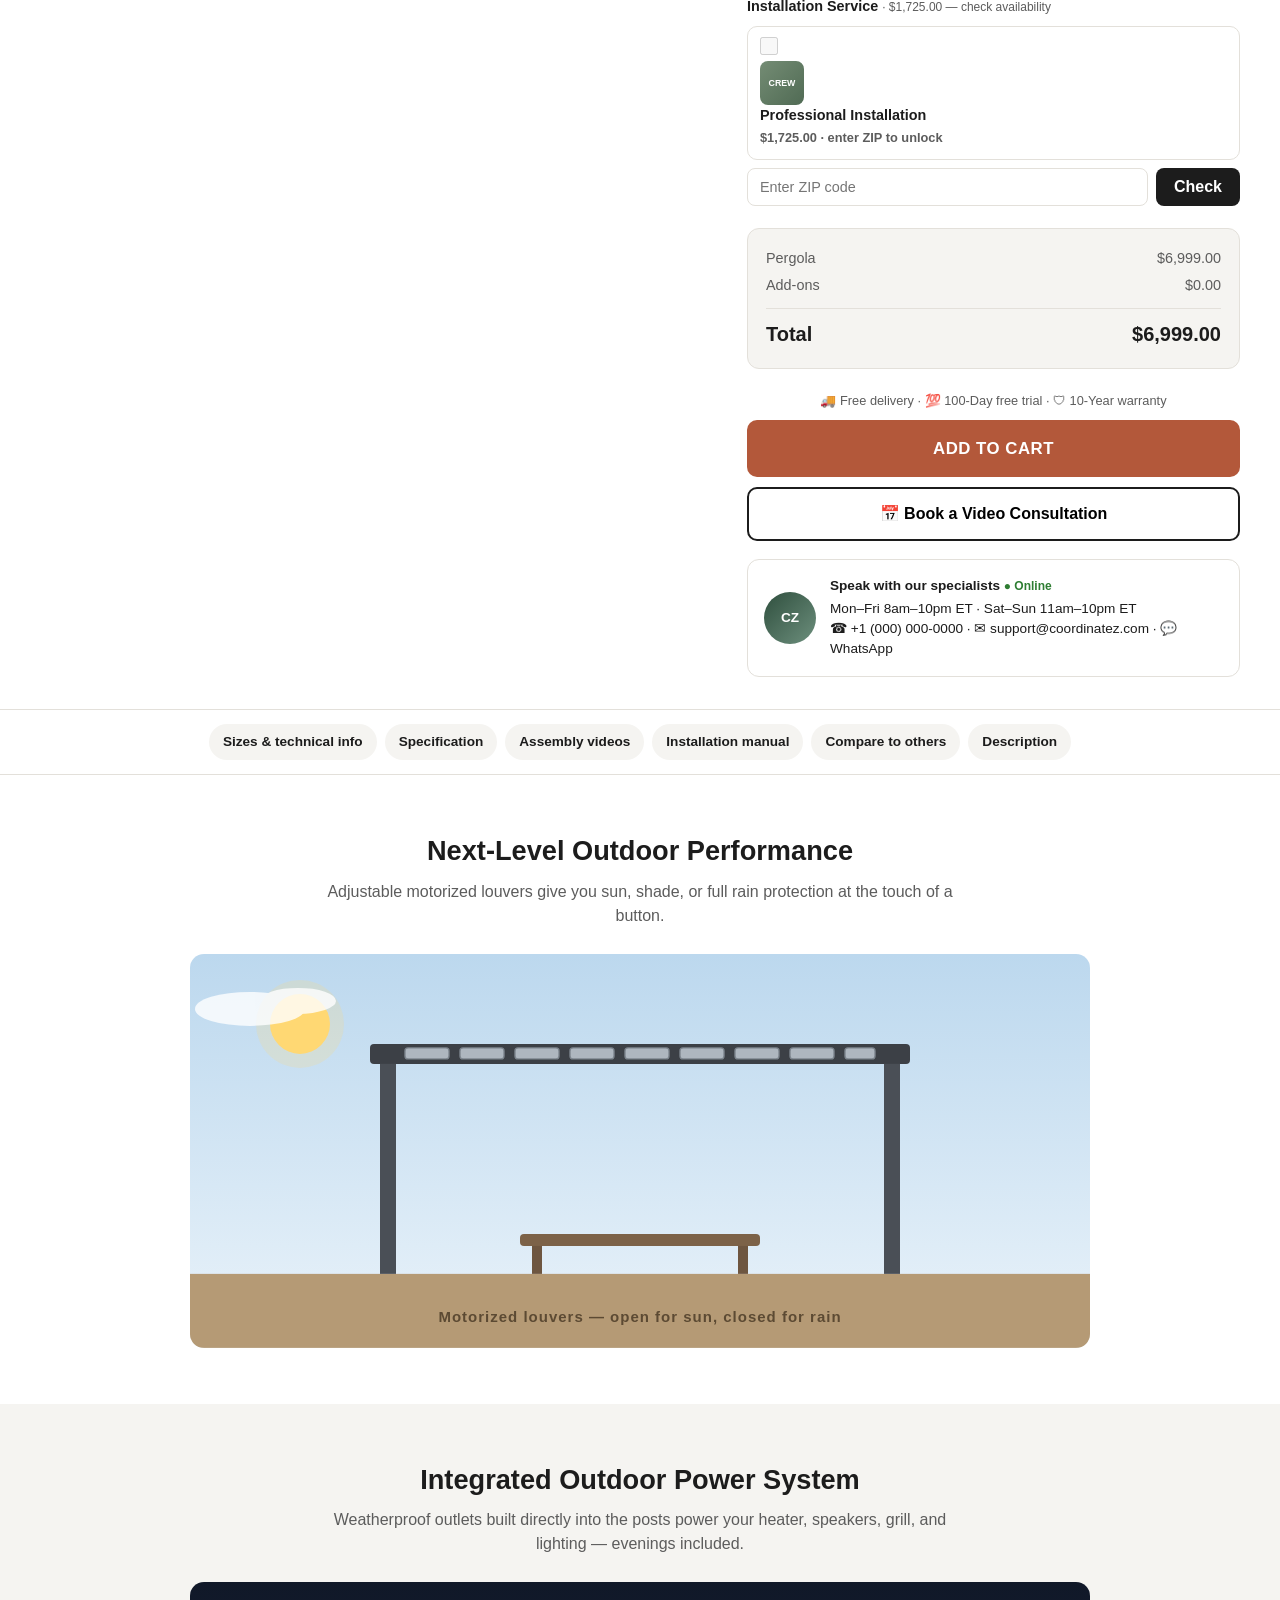
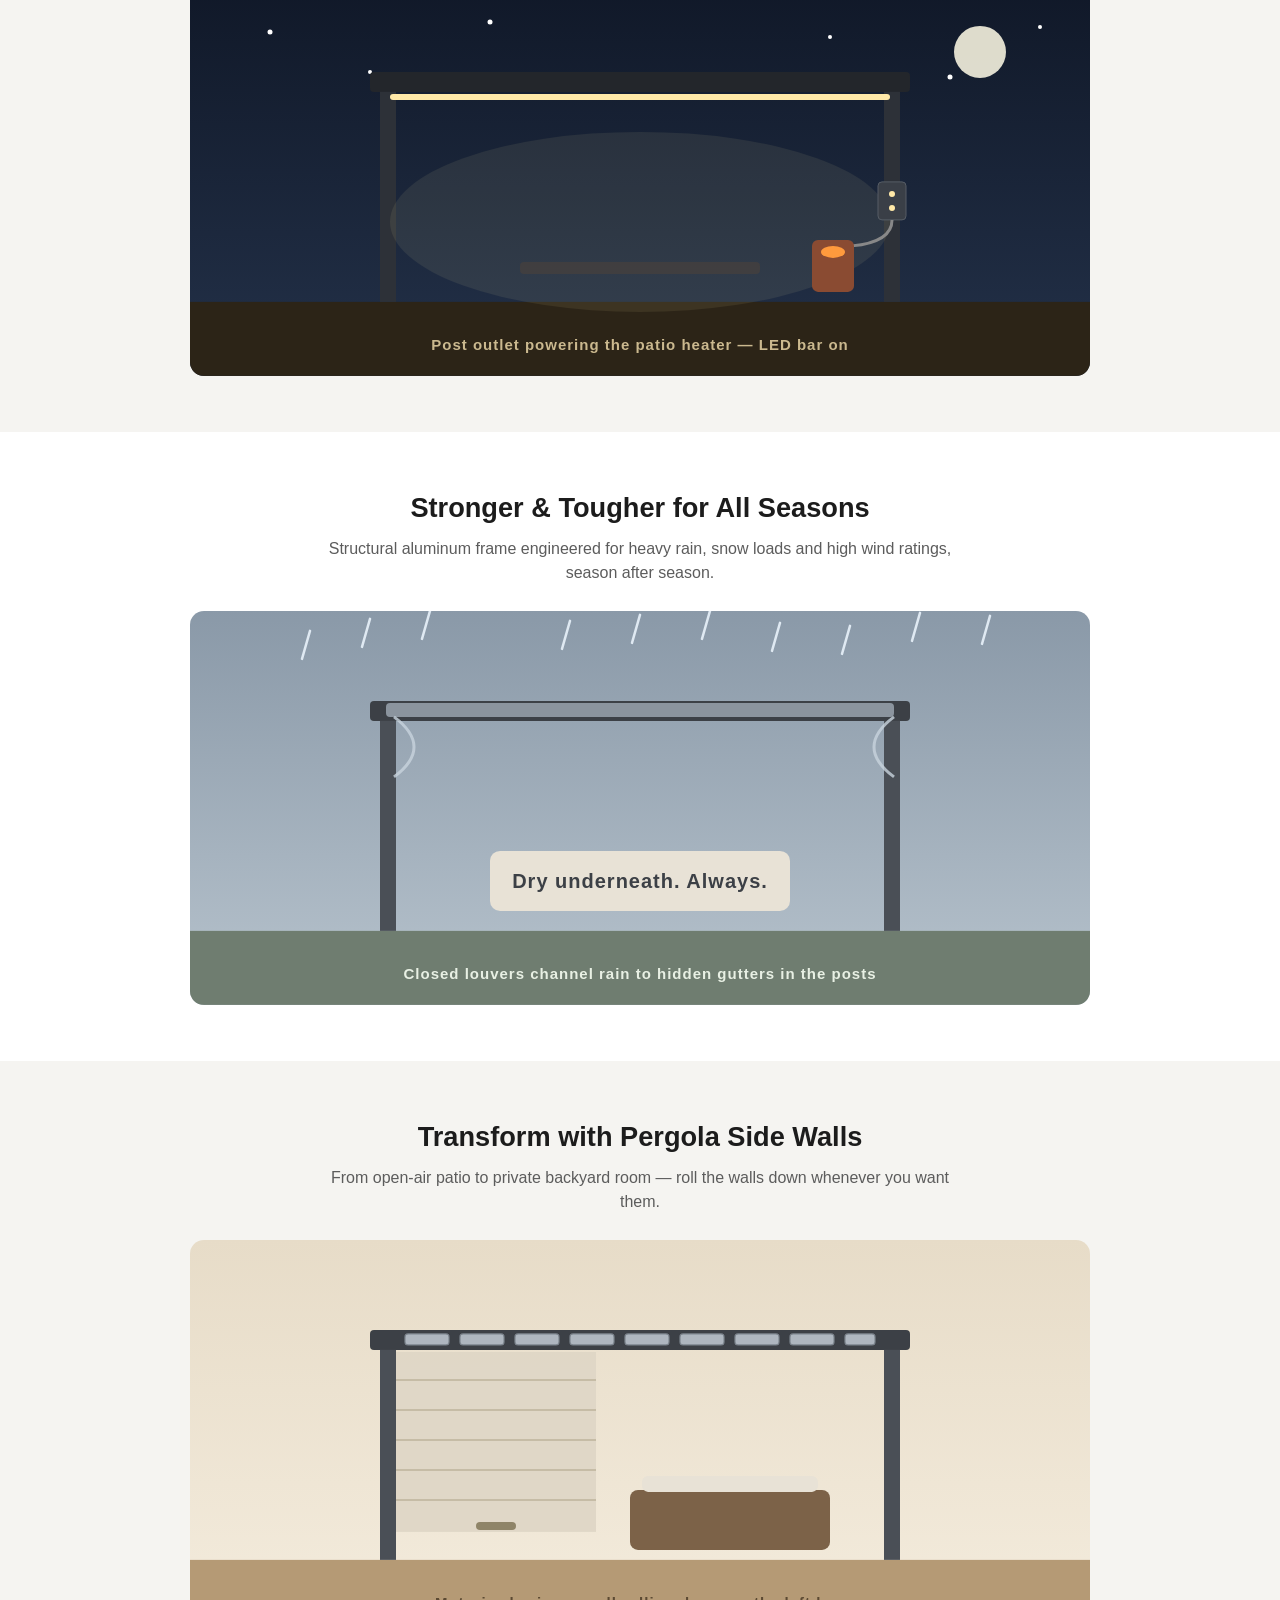
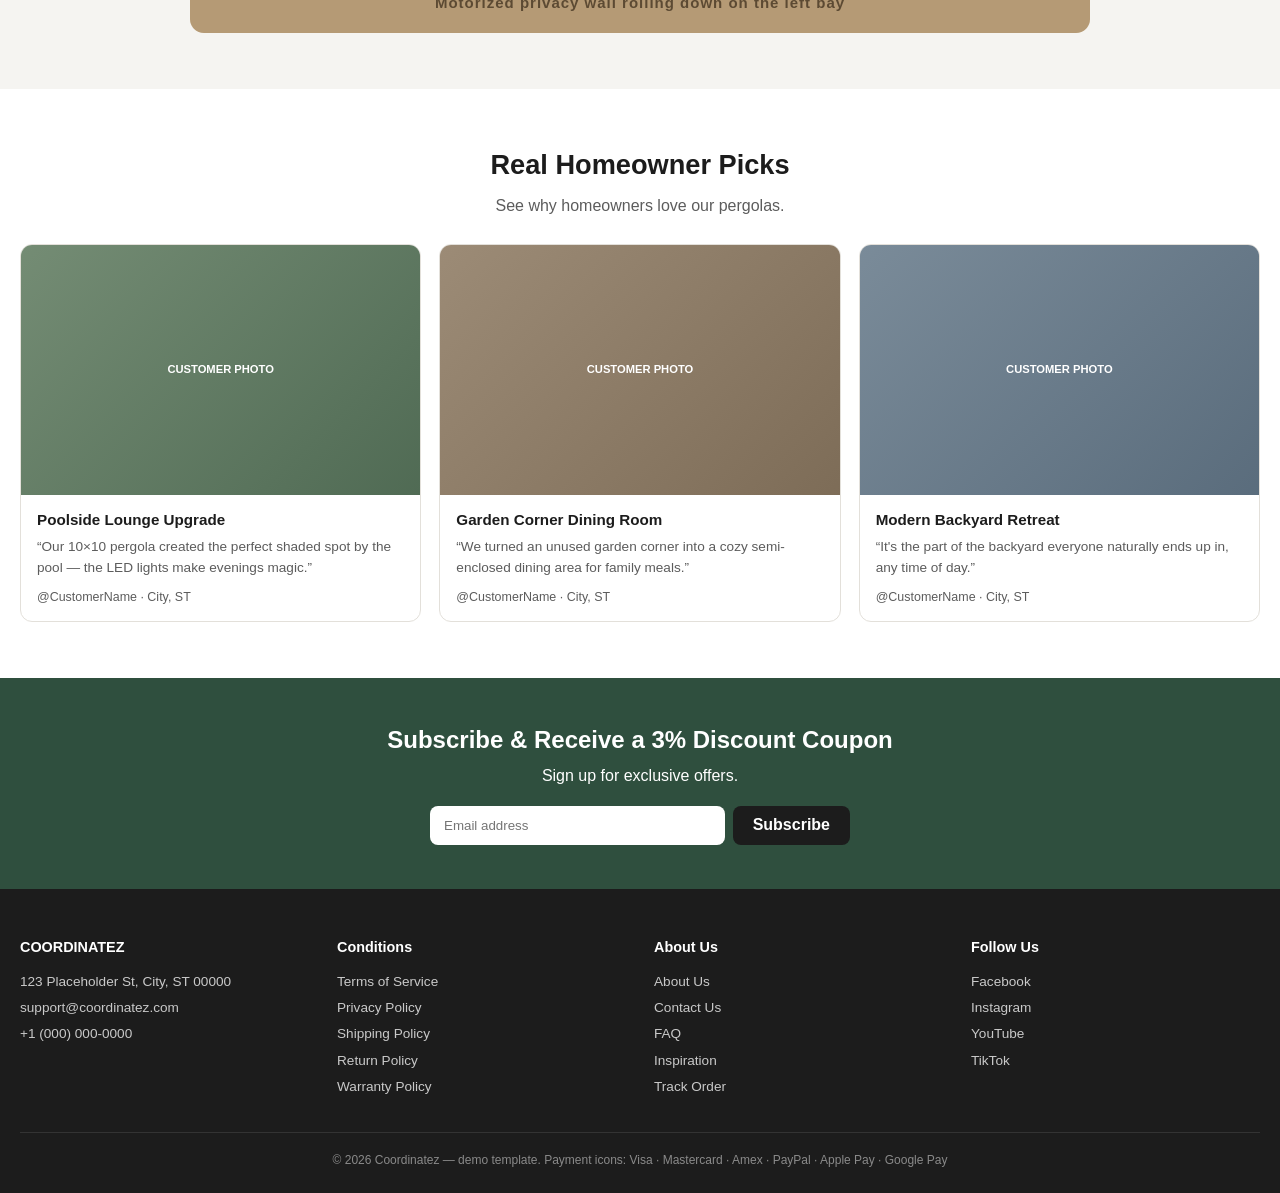
==== commit da8c7a82: "Add files via upload" ====
--- a/index.html
+++ b/index.html
@@ -63,6 +63,27 @@
 @keyframes spin{to{transform:rotate(360deg)}}
 .ledbar{animation:glow 3s ease-in-out infinite}
 @keyframes glow{0%,100%{opacity:.35}50%{opacity:1}}
+/* Scroll reveal */
+.reveal{opacity:0;transform:translateY(36px);transition:opacity .8s ease,transform .8s ease}
+.reveal.visible{opacity:1;transform:none}
+/* Rain */
+.drop{animation:rain 1.1s linear infinite}
+@keyframes rain{0%{transform:translateY(-40px);opacity:0}15%{opacity:1}100%{transform:translateY(300px);opacity:0}}
+/* Stars twinkle */
+.star{animation:twinkle 2.6s ease-in-out infinite}
+@keyframes twinkle{0%,100%{opacity:.25}50%{opacity:1}}
+/* Sliding side wall */
+.wallpanel{animation:slidewall 7s ease-in-out infinite}
+@keyframes slidewall{0%,20%{transform:translateY(-170px)}55%,75%{transform:translateY(0)}100%{transform:translateY(-170px)}}
+/* Hover polish */
+.testi,.addon,.size-btn,.swatch{transition:transform .25s ease,box-shadow .25s ease,border-color .2s}
+.testi:hover{transform:translateY(-6px);box-shadow:0 14px 30px rgba(0,0,0,.12)}
+.addon:hover{border-color:var(--accent)}
+.cta{transition:transform .2s ease,filter .2s}
+.cta:hover{transform:translateY(-2px)}
+.thumb{transition:transform .2s ease}
+.thumb:hover{transform:scale(1.07)}
+@media(prefers-reduced-motion:reduce){*{animation-duration:.01ms!important;transition-duration:.01ms!important}}
 
 /* Info column */
 .eyebrow{color:var(--accent);font-weight:700;font-size:.8rem;text-transform:uppercase;letter-spacing:2px}
@@ -172,17 +193,17 @@
 </head>
 <body>
 
-<div class="announce">☀️ <b>Big Summer Sale</b> — save up to $7,000 on your new pergola for a limited time. <a href="#">Shop Now »</a></div>
+<div class="announce">☀️ <b>Big Summer Sale</b> — save up to $7,000 on your new pergola for a limited time. <a href="sale.html">Shop Now »</a></div>
 
 <header>
   <div class="header-inner">
     <div class="logo">COORDINATE<span>Z</span></div>
     <nav><ul>
-      <li><a href="#">SUMMER SALE</a></li>
-      <li><a href="#">PRODUCT</a></li>
-      <li><a href="#">INSPIRATION</a></li>
-      <li><a href="#">INFO</a></li>
-      <li><a href="#">CONTACT US</a></li>
+      <li><a href="sale.html">SUMMER SALE</a></li>
+      <li><a href="index.html">PRODUCT</a></li>
+      <li><a href="inspiration.html">INSPIRATION</a></li>
+      <li><a href="info.html">INFO</a></li>
+      <li><a href="contact.html">CONTACT US</a></li>
     </ul></nav>
     <div class="header-icons"><a href="#">Search</a><a href="#">Log in</a><a href="#">Cart (0)</a></div>
   </div>
@@ -361,28 +382,115 @@
   <a href="#">Installation manual</a><a href="#">Compare to others</a><a href="#">Description</a>
 </div>
 
-<section class="feature">
+<section class="feature reveal">
   <h2>Next-Level Outdoor Performance</h2>
   <p>Adjustable motorized louvers give you sun, shade, or full rain protection at the touch of a button.</p>
-  <div class="feat-img ph1">LIFESTYLE / HERO BANNER PLACEHOLDER</div>
+  <div class="feat-img" style="background:linear-gradient(#bcd8ee,#eaf3fa);display:block;padding:0;overflow:hidden">
+    <svg viewBox="0 0 900 394" width="100%" height="100%" xmlns="http://www.w3.org/2000/svg" preserveAspectRatio="xMidYMid slice">
+      <circle cx="110" cy="70" r="30" fill="#ffd873"/><circle cx="110" cy="70" r="44" fill="#ffd873" opacity=".2"/>
+      <g class="cloud" opacity=".8"><ellipse cx="60" cy="55" rx="55" ry="17" fill="#fff"/><ellipse cx="108" cy="47" rx="38" ry="13" fill="#fff"/></g>
+      <rect x="0" y="320" width="900" height="74" fill="#b59a75"/>
+      <rect x="180" y="90" width="540" height="20" rx="4" fill="#3c4046"/>
+      <rect x="190" y="110" width="16" height="210" fill="#4a4f56"/><rect x="694" y="110" width="16" height="210" fill="#4a4f56"/>
+      <g fill="#aeb6bf" stroke="#7d858e" stroke-width="1.4">
+        <rect class="louver" x="215" y="94" width="44" height="11" rx="3"/>
+        <rect class="louver" x="270" y="94" width="44" height="11" rx="3" style="animation-delay:.1s"/>
+        <rect class="louver" x="325" y="94" width="44" height="11" rx="3" style="animation-delay:.2s"/>
+        <rect class="louver" x="380" y="94" width="44" height="11" rx="3" style="animation-delay:.3s"/>
+        <rect class="louver" x="435" y="94" width="44" height="11" rx="3" style="animation-delay:.4s"/>
+        <rect class="louver" x="490" y="94" width="44" height="11" rx="3" style="animation-delay:.5s"/>
+        <rect class="louver" x="545" y="94" width="44" height="11" rx="3" style="animation-delay:.6s"/>
+        <rect class="louver" x="600" y="94" width="44" height="11" rx="3" style="animation-delay:.7s"/>
+        <rect class="louver" x="655" y="94" width="30" height="11" rx="3" style="animation-delay:.8s"/>
+      </g>
+      <rect x="330" y="280" width="240" height="12" rx="4" fill="#7c6248"/>
+      <rect x="342" y="292" width="10" height="28" fill="#6e5640"/><rect x="548" y="292" width="10" height="28" fill="#6e5640"/>
+      <text x="450" y="368" text-anchor="middle" font-family="Arial" font-size="15" fill="#5c4a33">Motorized louvers — open for sun, closed for rain</text>
+    </svg>
+  </div>
 </section>
-<section class="feature">
+<section class="feature reveal">
   <h2>Integrated Outdoor Power System</h2>
-  <p>Weatherproof outlets built directly into the posts power your heater, speakers, grill, and lighting.</p>
-  <div class="feat-img ph4">POWER SYSTEM BANNER PLACEHOLDER</div>
+  <p>Weatherproof outlets built directly into the posts power your heater, speakers, grill, and lighting — evenings included.</p>
+  <div class="feat-img" style="background:linear-gradient(#101828,#233149);display:block;padding:0;overflow:hidden">
+    <svg viewBox="0 0 900 394" width="100%" height="100%" xmlns="http://www.w3.org/2000/svg" preserveAspectRatio="xMidYMid slice">
+      <g fill="#fff">
+        <circle class="star" cx="80" cy="50" r="2.5"/><circle class="star" cx="180" cy="90" r="2" style="animation-delay:.4s"/>
+        <circle class="star" cx="300" cy="40" r="2.5" style="animation-delay:.9s"/><circle class="star" cx="640" cy="55" r="2" style="animation-delay:1.3s"/>
+        <circle class="star" cx="760" cy="95" r="2.5" style="animation-delay:.6s"/><circle class="star" cx="850" cy="45" r="2" style="animation-delay:1.7s"/>
+      </g>
+      <circle cx="790" cy="70" r="26" fill="#f4f1de" opacity=".9"/>
+      <rect x="0" y="320" width="900" height="74" fill="#2c2417"/>
+      <rect x="180" y="90" width="540" height="20" rx="4" fill="#23262b"/>
+      <rect x="190" y="110" width="16" height="210" fill="#2d3138"/><rect x="694" y="110" width="16" height="210" fill="#2d3138"/>
+      <rect class="ledbar" x="200" y="112" width="500" height="6" rx="3" fill="#ffe9a8"/>
+      <ellipse cx="450" cy="240" rx="250" ry="90" fill="#ffe9a8" opacity=".08"/>
+      <rect x="688" y="200" width="28" height="38" rx="4" fill="#3a3f47" stroke="#565d66"/>
+      <circle cx="702" cy="212" r="3" fill="#ffe9a8"/><circle cx="702" cy="226" r="3" fill="#ffe9a8"/>
+      <path d="M702 238 q0 22 -40 26" stroke="#888" stroke-width="3" fill="none"/>
+      <rect x="622" y="258" width="42" height="52" rx="6" fill="#8a4b32"/>
+      <ellipse class="ledbar" cx="643" cy="270" rx="12" ry="6" fill="#ff9a3d" style="animation-delay:.5s"/>
+      <rect x="330" y="280" width="240" height="12" rx="4" fill="#5a463364"/>
+      <text x="450" y="368" text-anchor="middle" font-family="Arial" font-size="15" fill="#cbb98f">Post outlet powering the patio heater — LED bar on</text>
+    </svg>
+  </div>
 </section>
-<section class="feature">
+<section class="feature reveal">
   <h2>Stronger & Tougher for All Seasons</h2>
-  <p>Structural aluminum frame engineered for heavy snow loads and high wind ratings, season after season.</p>
-  <div class="feat-img ph6">DURABILITY BANNER PLACEHOLDER</div>
+  <p>Structural aluminum frame engineered for heavy rain, snow loads and high wind ratings, season after season.</p>
+  <div class="feat-img" style="background:linear-gradient(#8a99a8,#b7c3cd);display:block;padding:0;overflow:hidden">
+    <svg viewBox="0 0 900 394" width="100%" height="100%" xmlns="http://www.w3.org/2000/svg" preserveAspectRatio="xMidYMid slice">
+      <g stroke="#dfe9f2" stroke-width="2.5" stroke-linecap="round">
+        <line class="drop" x1="120" y1="20" x2="112" y2="48"/><line class="drop" x1="240" y1="0" x2="232" y2="28" style="animation-delay:.3s"/>
+        <line class="drop" x1="380" y1="10" x2="372" y2="38" style="animation-delay:.6s"/><line class="drop" x1="520" y1="0" x2="512" y2="28" style="animation-delay:.15s"/>
+        <line class="drop" x1="660" y1="15" x2="652" y2="43" style="animation-delay:.45s"/><line class="drop" x1="800" y1="5" x2="792" y2="33" style="animation-delay:.75s"/>
+        <line class="drop" x1="180" y1="8" x2="172" y2="36" style="animation-delay:.9s"/><line class="drop" x1="450" y1="4" x2="442" y2="32" style="animation-delay:.5s"/>
+        <line class="drop" x1="590" y1="12" x2="582" y2="40" style="animation-delay:.2s"/><line class="drop" x1="730" y1="2" x2="722" y2="30" style="animation-delay:.65s"/>
+      </g>
+      <rect x="0" y="320" width="900" height="74" fill="#6f7d70"/>
+      <rect x="180" y="90" width="540" height="20" rx="4" fill="#3c4046"/>
+      <rect x="190" y="110" width="16" height="210" fill="#4a4f56"/><rect x="694" y="110" width="16" height="210" fill="#4a4f56"/>
+      <rect x="196" y="92" width="508" height="14" rx="4" fill="#8b949e"/>
+      <path d="M204 106 q40 30 0 60 M704 106 q-40 30 0 60" stroke="#c8d4de" stroke-width="3" fill="none" opacity=".8"/>
+      <rect x="300" y="240" width="300" height="60" rx="10" fill="#e8e2d6"/>
+      <text x="450" y="277" text-anchor="middle" font-family="Arial" font-size="20" fill="#3c4046" font-weight="bold">Dry underneath. Always.</text>
+      <text x="450" y="368" text-anchor="middle" font-family="Arial" font-size="15" fill="#e8f0e4">Closed louvers channel rain to hidden gutters in the posts</text>
+    </svg>
+  </div>
 </section>
-<section class="feature">
+<section class="feature reveal">
   <h2>Transform with Pergola Side Walls</h2>
-  <p>From open-air patio to private backyard room — add roll-down walls whenever you want them.</p>
-  <div class="feat-img ph5">SIDE WALLS BANNER PLACEHOLDER</div>
+  <p>From open-air patio to private backyard room — roll the walls down whenever you want them.</p>
+  <div class="feat-img" style="background:linear-gradient(#e7dcc8,#f4ecdd);display:block;padding:0;overflow:hidden">
+    <svg viewBox="0 0 900 394" width="100%" height="100%" xmlns="http://www.w3.org/2000/svg" preserveAspectRatio="xMidYMid slice">
+      <rect x="0" y="320" width="900" height="74" fill="#b59a75"/>
+      <rect x="180" y="90" width="540" height="20" rx="4" fill="#3c4046"/>
+      <rect x="190" y="110" width="16" height="210" fill="#4a4f56"/><rect x="694" y="110" width="16" height="210" fill="#4a4f56"/>
+      <g fill="#aeb6bf" stroke="#7d858e" stroke-width="1.2">
+        <rect x="215" y="94" width="44" height="11" rx="3"/><rect x="270" y="94" width="44" height="11" rx="3"/>
+        <rect x="325" y="94" width="44" height="11" rx="3"/><rect x="380" y="94" width="44" height="11" rx="3"/>
+        <rect x="435" y="94" width="44" height="11" rx="3"/><rect x="490" y="94" width="44" height="11" rx="3"/>
+        <rect x="545" y="94" width="44" height="11" rx="3"/><rect x="600" y="94" width="44" height="11" rx="3"/><rect x="655" y="94" width="30" height="11" rx="3"/>
+      </g>
+      <clipPath id="wallclip"><rect x="206" y="112" width="200" height="208"/></clipPath>
+      <g clip-path="url(#wallclip)">
+        <g class="wallpanel">
+          <rect x="206" y="112" width="200" height="180" fill="#dfd7c6" opacity=".93"/>
+          <g stroke="#c6bca6" stroke-width="2">
+            <line x1="206" y1="140" x2="406" y2="140"/><line x1="206" y1="170" x2="406" y2="170"/>
+            <line x1="206" y1="200" x2="406" y2="200"/><line x1="206" y1="230" x2="406" y2="230"/><line x1="206" y1="260" x2="406" y2="260"/>
+          </g>
+          <rect x="286" y="282" width="40" height="8" rx="4" fill="#8f8468"/>
+        </g>
+      </g>
+      <rect x="440" y="250" width="200" height="60" rx="8" fill="#7c6248"/>
+      <rect x="452" y="236" width="176" height="16" rx="6" fill="#e8e2d6"/>
+      <text x="450" y="368" text-anchor="middle" font-family="Arial" font-size="15" fill="#5c4a33">Motorized privacy wall rolling down on the left bay</text>
+    </svg>
+  </div>
 </section>
 
-<section class="feature">
+<section class="feature reveal">
   <h2>Real Homeowner Picks</h2>
   <p>See why homeowners love our pergolas.</p>
   <div class="testi-grid">
@@ -403,8 +511,8 @@
 <footer>
   <div class="foot-grid">
     <div><h4>COORDINATEZ</h4><ul><li>123 Placeholder St, City, ST 00000</li><li>support@coordinatez.com</li><li>+1 (000) 000-0000</li></ul></div>
-    <div><h4>Conditions</h4><ul><li><a href="#">Terms of Service</a></li><li><a href="#">Privacy Policy</a></li><li><a href="#">Shipping Policy</a></li><li><a href="#">Return Policy</a></li><li><a href="#">Warranty Policy</a></li></ul></div>
-    <div><h4>About Us</h4><ul><li><a href="#">About Us</a></li><li><a href="#">Contact Us</a></li><li><a href="#">FAQ</a></li><li><a href="#">Blog</a></li><li><a href="#">Track Order</a></li></ul></div>
+    <div><h4>Conditions</h4><ul><li><a href="info.html#policies">Terms of Service</a></li><li><a href="info.html#policies">Privacy Policy</a></li><li><a href="info.html#policies">Shipping Policy</a></li><li><a href="info.html#policies">Return Policy</a></li><li><a href="info.html#policies">Warranty Policy</a></li></ul></div>
+    <div><h4>About Us</h4><ul><li><a href="info.html">About Us</a></li><li><a href="contact.html">Contact Us</a></li><li><a href="info.html#faq">FAQ</a></li><li><a href="inspiration.html">Inspiration</a></li><li><a href="contact.html">Track Order</a></li></ul></div>
     <div><h4>Follow Us</h4><ul><li><a href="#">Facebook</a></li><li><a href="#">Instagram</a></li><li><a href="#">YouTube</a></li><li><a href="#">TikTok</a></li></ul></div>
   </div>
   <div class="copy">© 2026 Coordinatez — demo template. Payment icons: Visa · Mastercard · Amex · PayPal · Apple Pay · Google Pay</div>
@@ -471,6 +579,10 @@
   if(+z[4]%2===0){r.textContent='✅ Available — installation is supported in your area.';r.style.color='#2e7d32';chk.disabled=false}
   else{r.textContent='❌ Unavailable — installation not supported in your area.';r.style.color='#c0392b';chk.disabled=true;chk.checked=false;recalc()}
 }
+
+// ---- Scroll reveal ----
+const io=new IntersectionObserver(es=>es.forEach(e=>{if(e.isIntersecting){e.target.classList.add('visible');io.unobserve(e.target)}}),{threshold:.12});
+document.querySelectorAll('.reveal').forEach(el=>io.observe(el));
 </script>
 </body>
 </html>
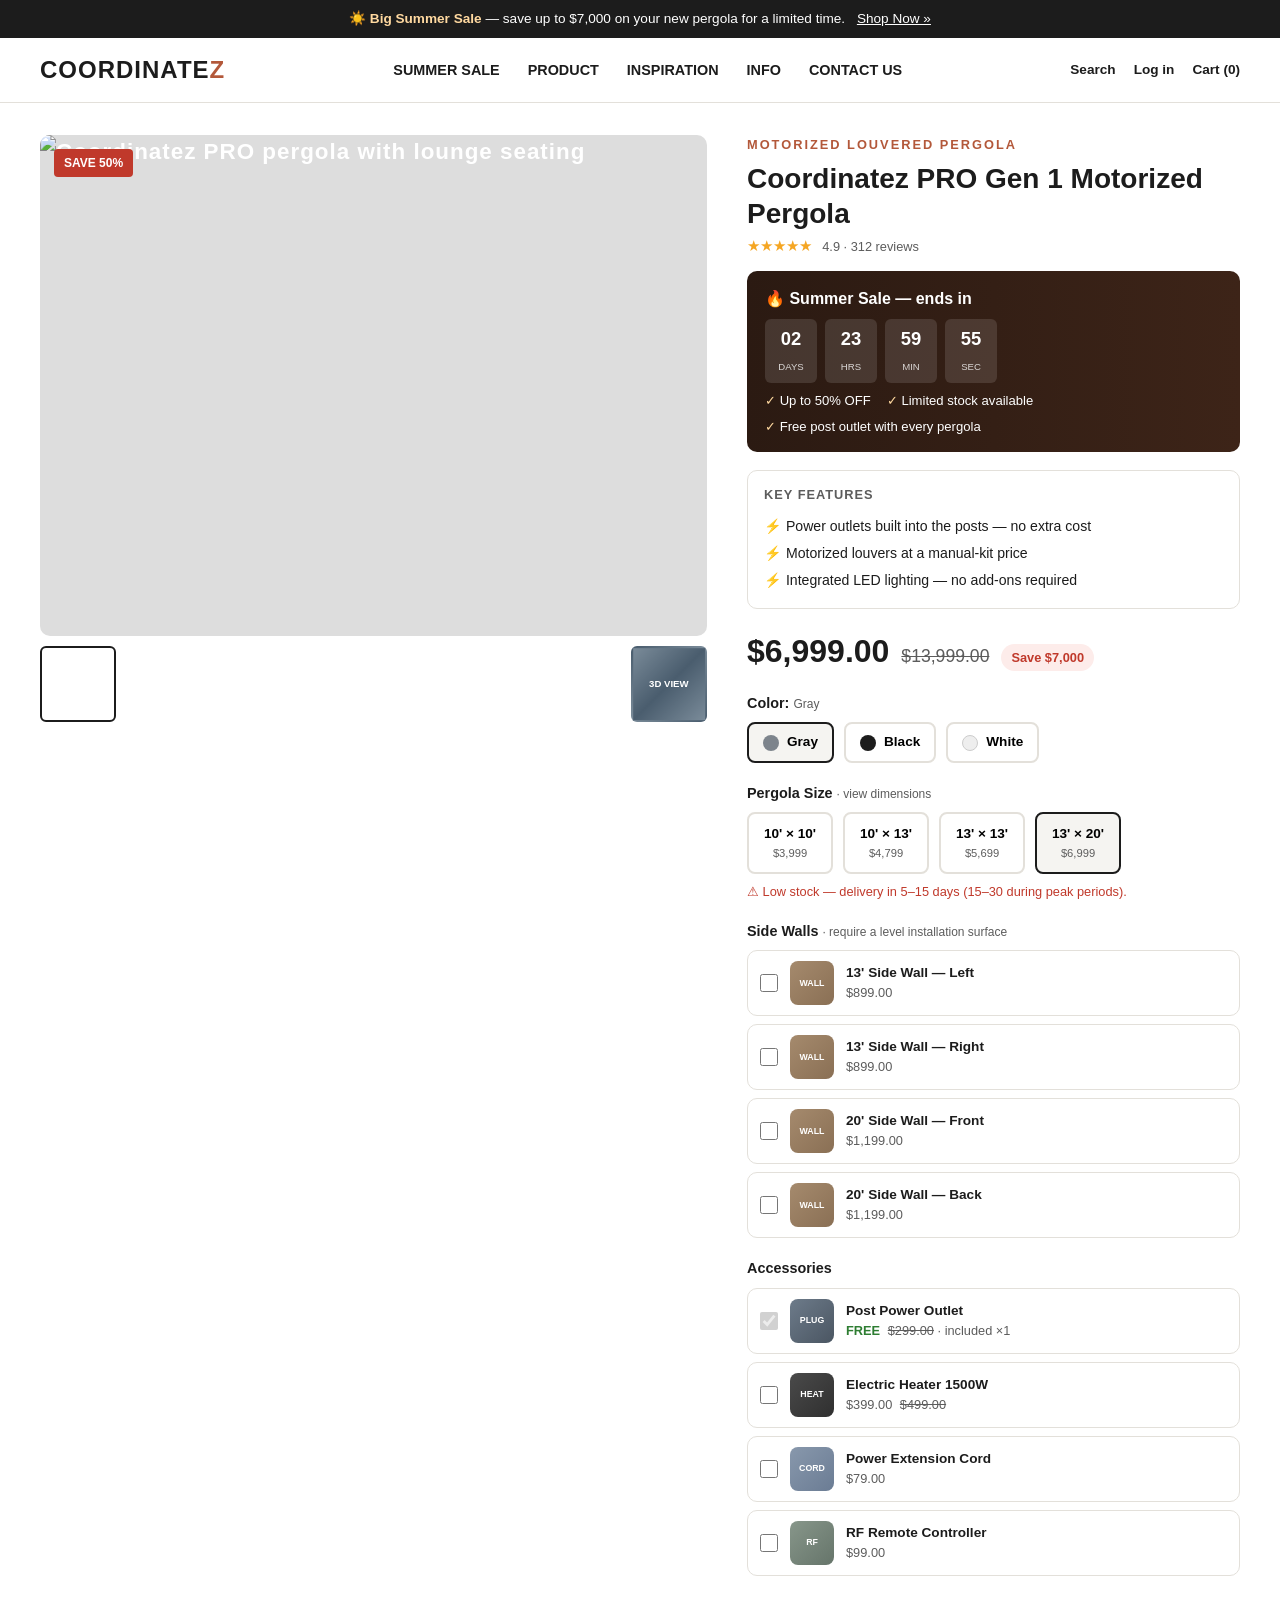
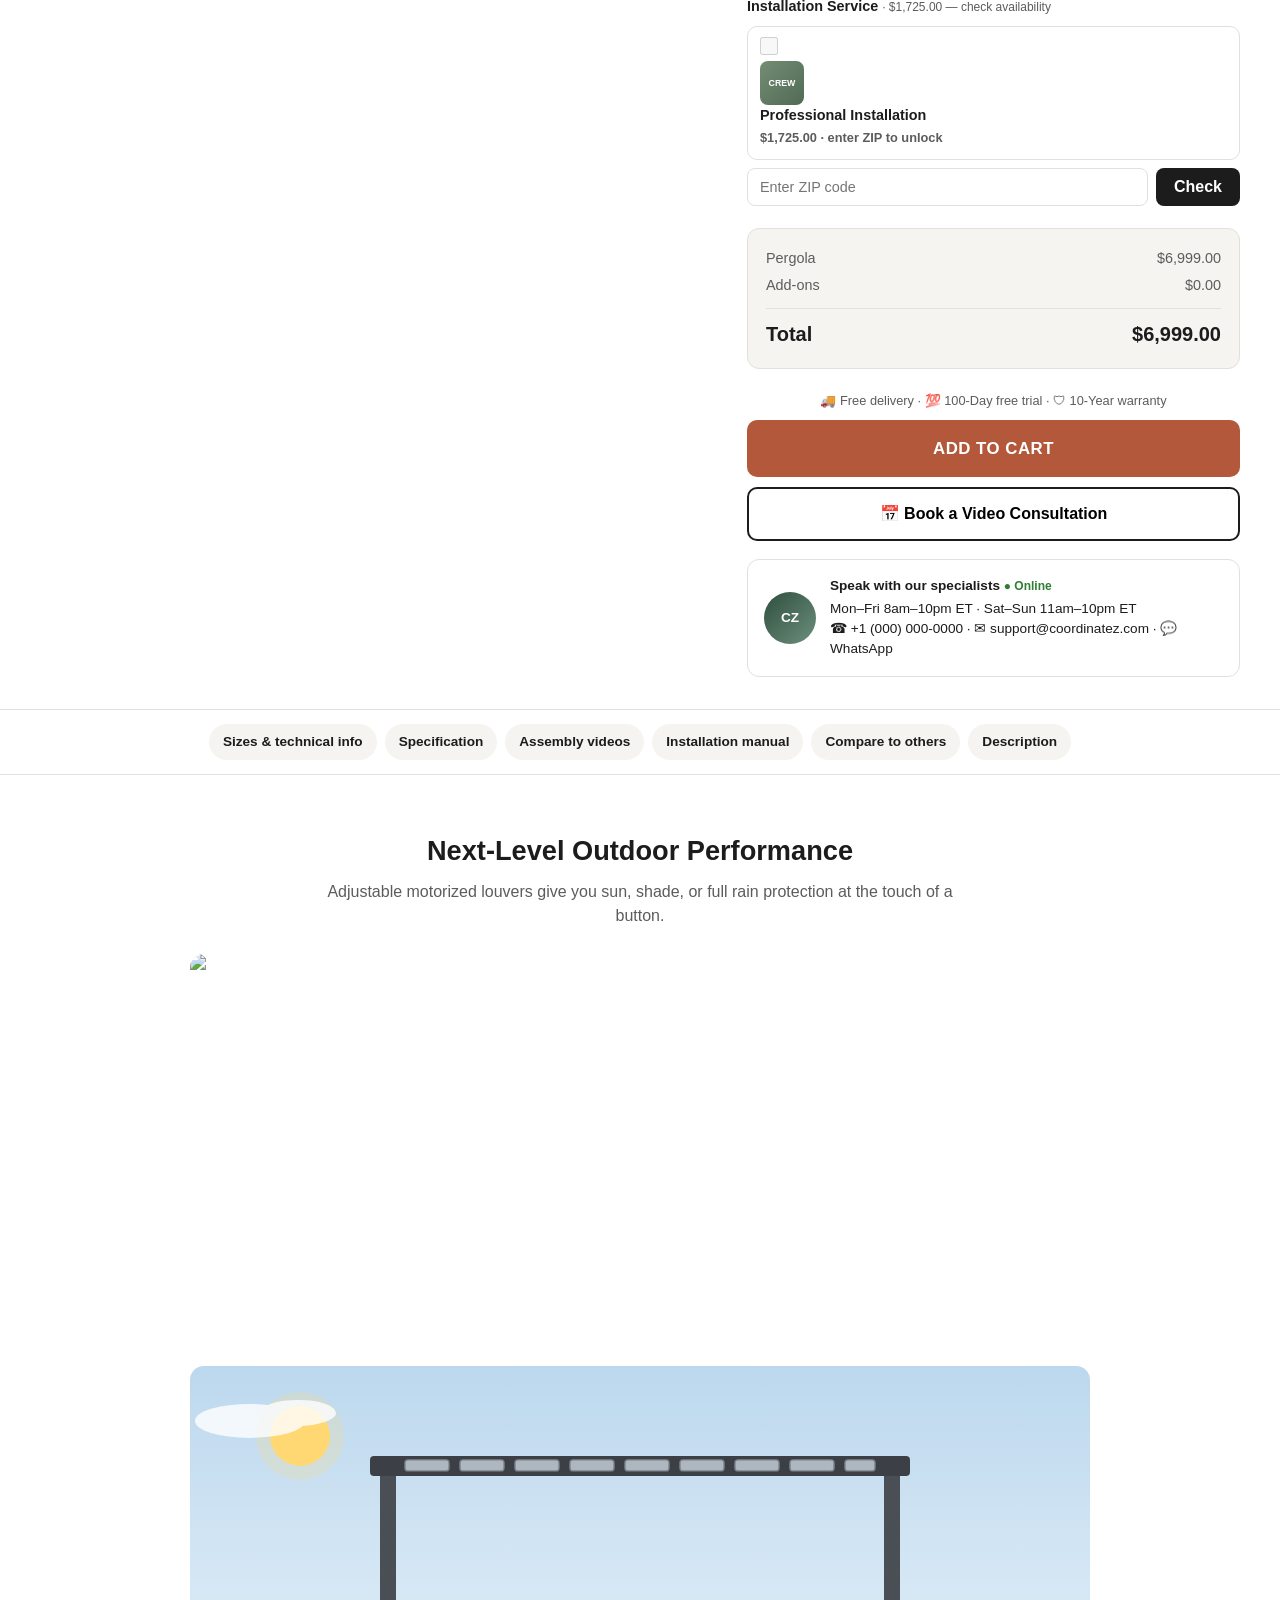
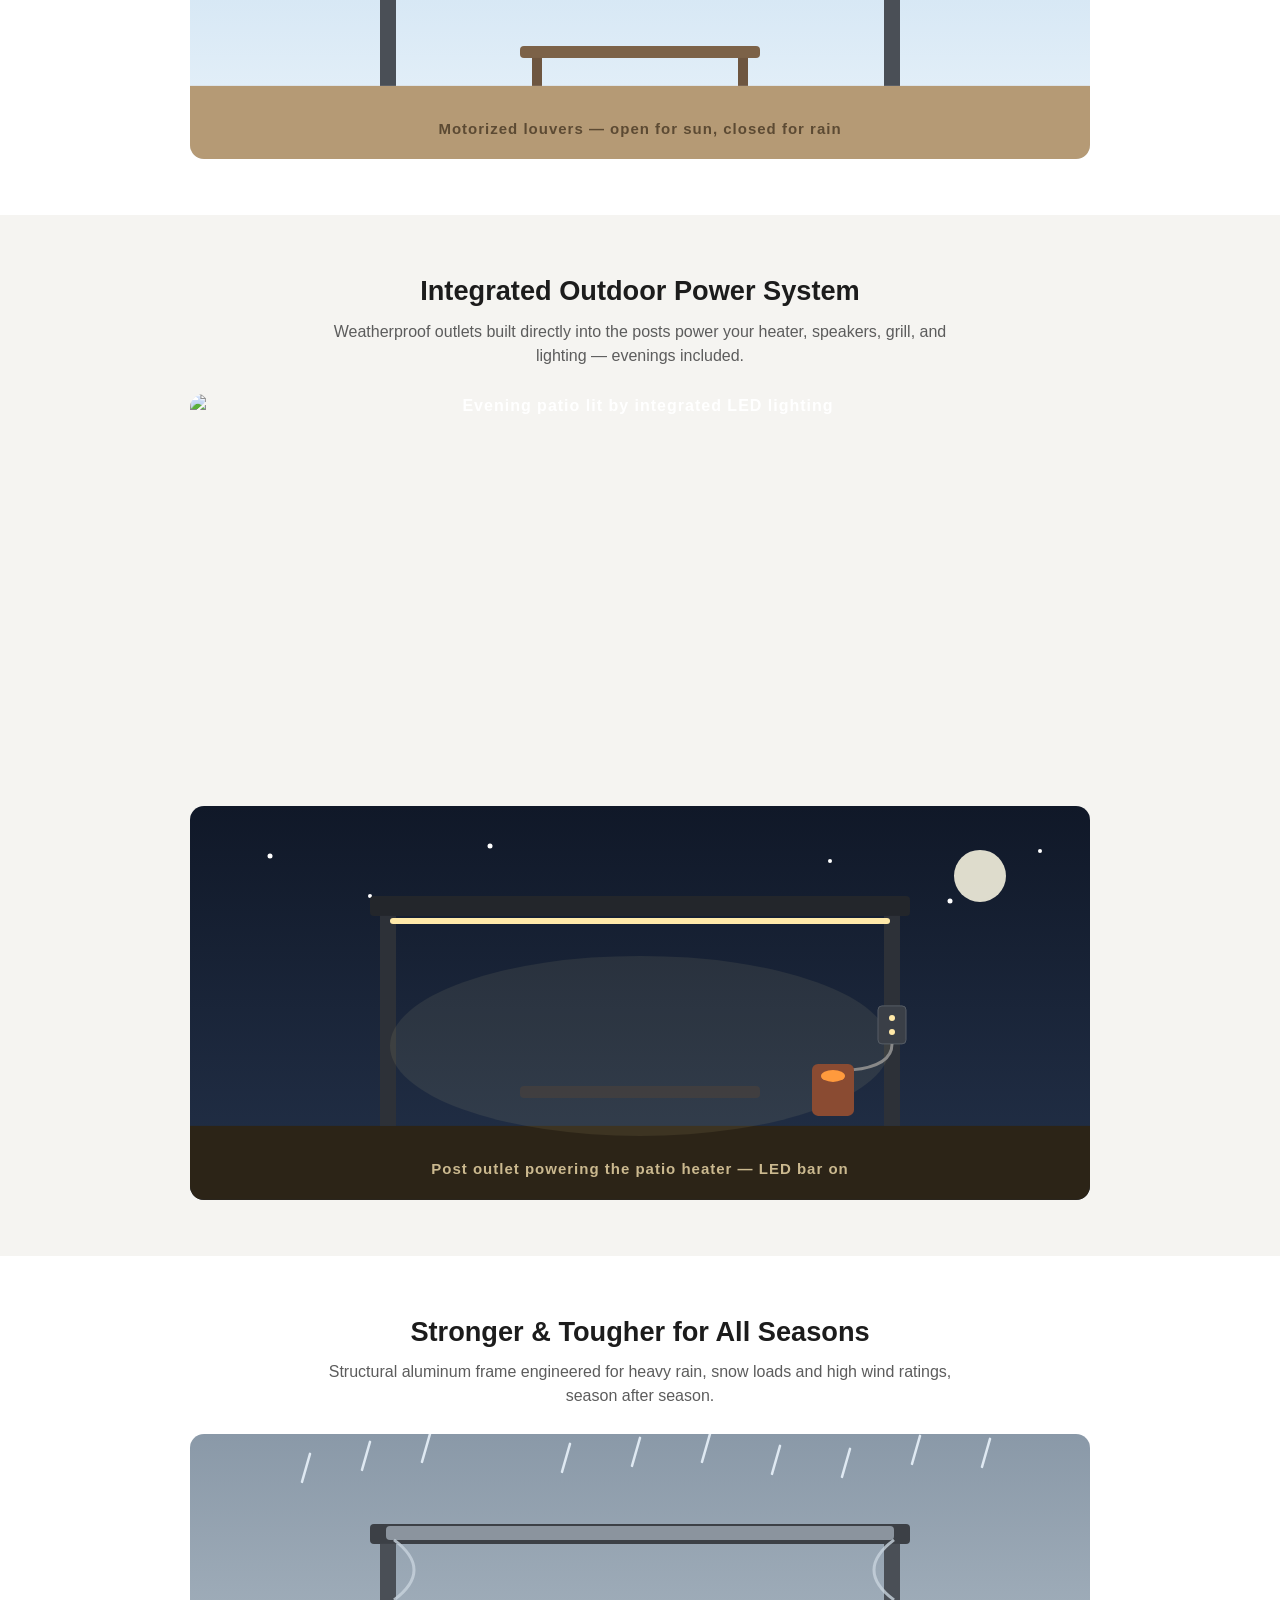
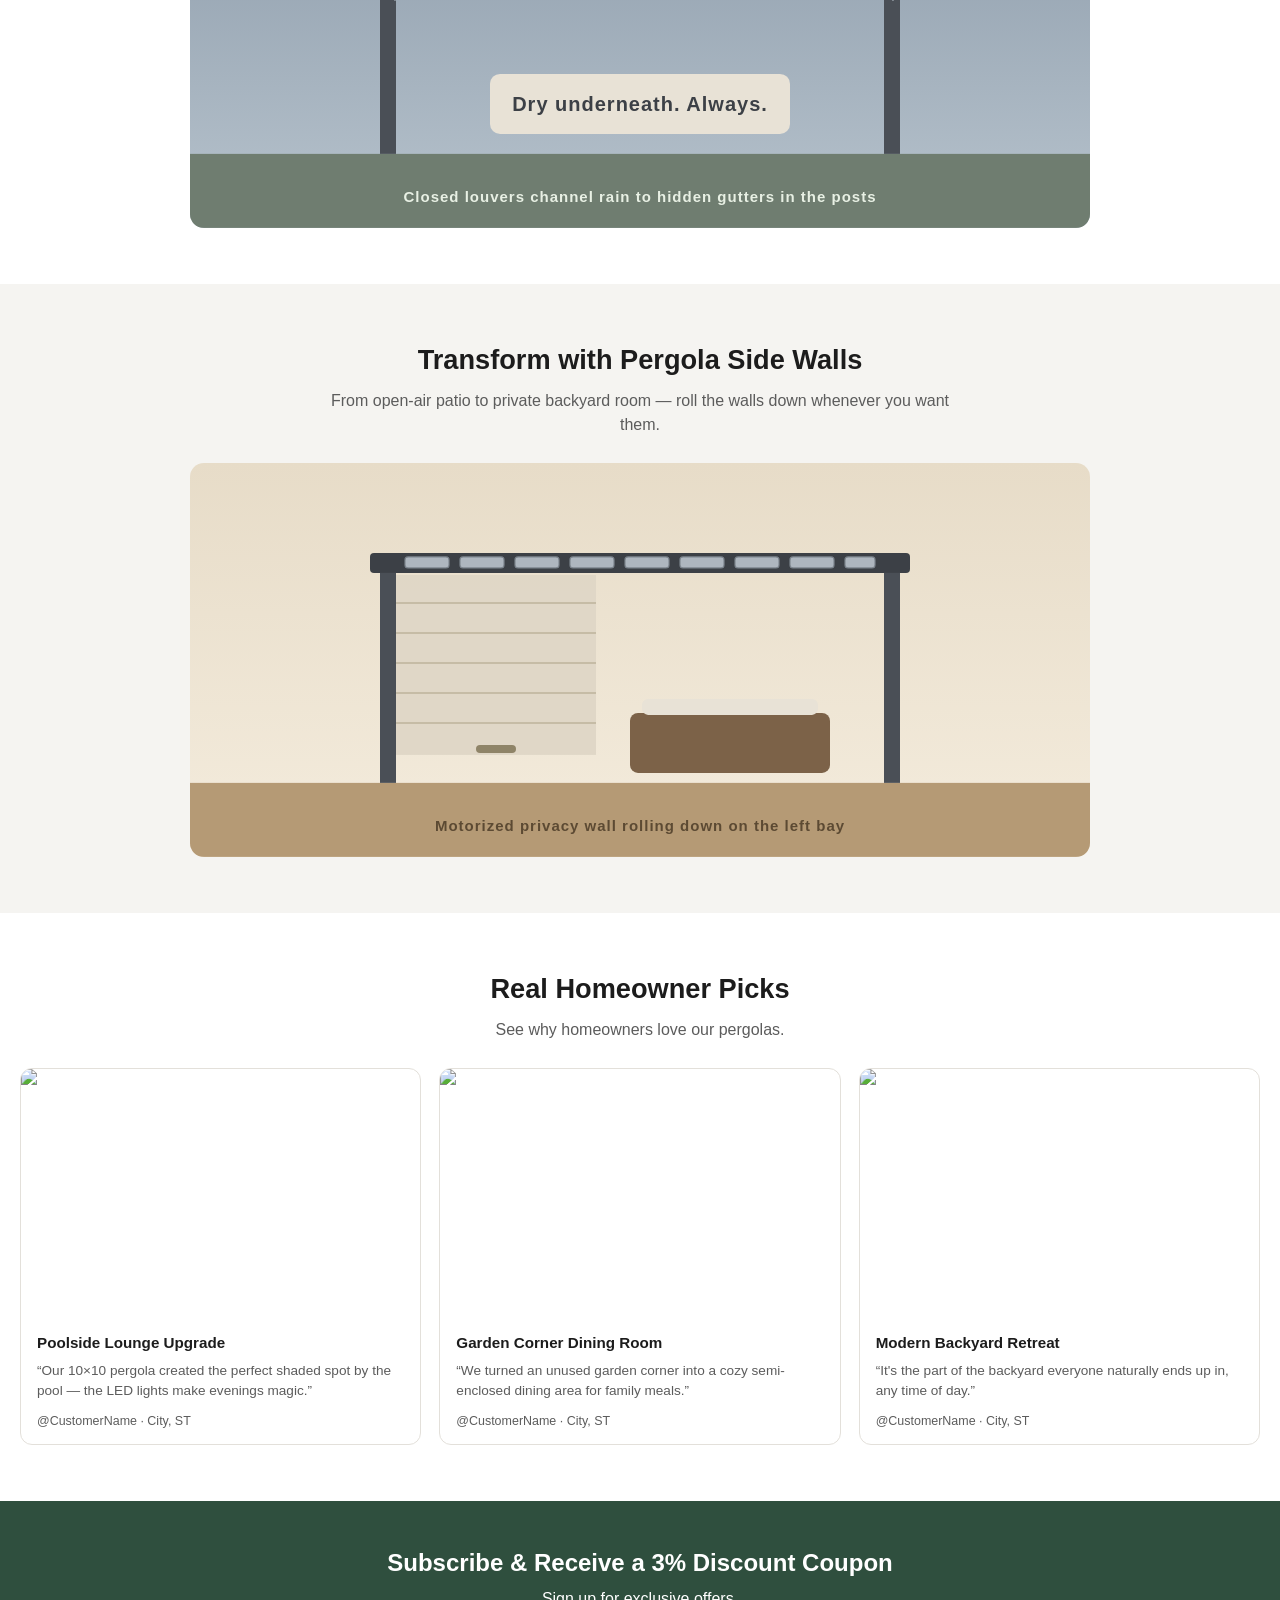
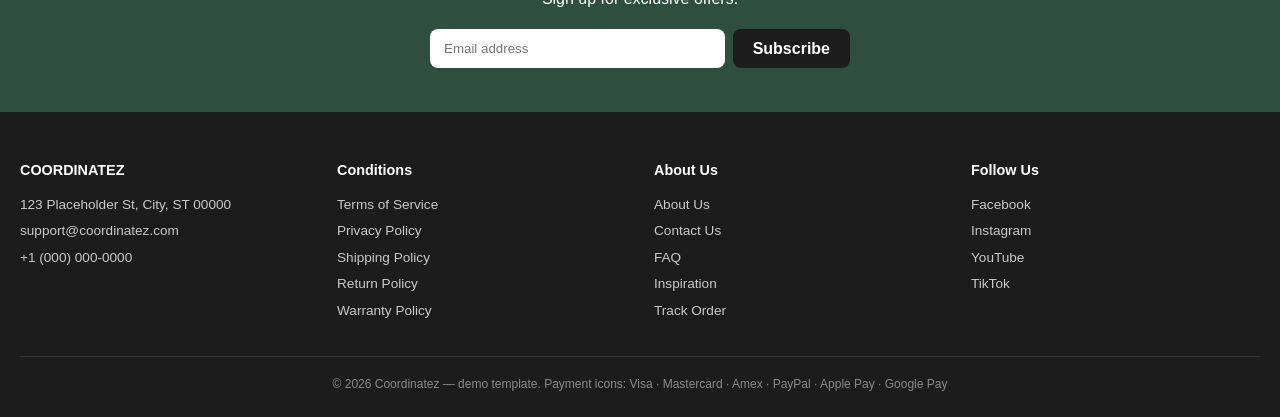
==== commit 93b43e42: "Add files via upload" ====
--- a/index.html
+++ b/index.html
@@ -66,6 +66,11 @@
 /* Scroll reveal */
 .reveal{opacity:0;transform:translateY(36px);transition:opacity .8s ease,transform .8s ease}
 .reveal.visible{opacity:1;transform:none}
+/* Ken-burns photo animation */
+.kb{overflow:hidden}
+.kb img{width:100%;height:100%;object-fit:cover;animation:kb 18s ease-in-out infinite alternate}
+@keyframes kb{from{transform:scale(1)}to{transform:scale(1.12)}}
+.thumb{background-size:cover;background-position:center}
 /* Rain */
 .drop{animation:rain 1.1s linear infinite}
 @keyframes rain{0%{transform:translateY(-40px);opacity:0}15%{opacity:1}100%{transform:translateY(300px);opacity:0}}
@@ -213,7 +218,7 @@
   <!-- GALLERY -->
   <div>
     <div class="gallery-main">
-      <div class="ph ph1" id="mainImg">
+      <template id="heroTpl">
         <svg class="hero-svg" viewBox="0 0 800 600" xmlns="http://www.w3.org/2000/svg" preserveAspectRatio="xMidYMid slice">
           <defs>
             <linearGradient id="sky" x1="0" y1="0" x2="0" y2="1">
@@ -259,18 +264,19 @@
           <rect x="255" y="392" width="60" height="44" rx="8" fill="#e8e2d6"/><rect x="485" y="392" width="60" height="44" rx="8" fill="#e8e2d6"/>
           <text x="400" y="580" text-anchor="middle" font-family="Arial" font-size="17" fill="#5c4a33">COORDINATEZ PRO — motorized louvers · integrated LED · post outlets</text>
         </svg>
-      </div>
+      </template>
+      <div class="ph kb" id="mainImg"><img src="https://images.pexels.com/photos/33287940/pexels-photo-33287940/free-photo-of-modern-outdoor-pergola-with-comfortable-seating.jpeg?auto=compress&cs=tinysrgb&w=1600" alt="Coordinatez PRO pergola with lounge seating"></div>
       <div class="badge">SAVE 50%</div>
     </div>
     <div class="thumbs" id="thumbs">
-      <div class="thumb ph1 active" data-ph="ph1">FRONT</div>
-      <div class="thumb ph2" data-ph="ph2">LOUVERS</div>
-      <div class="thumb ph3" data-ph="ph3">GARDEN</div>
-      <div class="thumb ph4" data-ph="ph4">NIGHT LED</div>
-      <div class="thumb ph5" data-ph="ph5">WALLS</div>
-      <div class="thumb ph6" data-ph="ph6">MOTOR</div>
-      <div class="thumb ph7" data-ph="ph7">DETAIL</div>
-      <div class="thumb ph8" data-ph="ph8">SPECS</div>
+      <div class="thumb active" data-src="https://images.pexels.com/photos/33287940/pexels-photo-33287940/free-photo-of-modern-outdoor-pergola-with-comfortable-seating.jpeg?auto=compress&cs=tinysrgb&w=1600" style="background-image:url('https://images.pexels.com/photos/33287940/pexels-photo-33287940/free-photo-of-modern-outdoor-pergola-with-comfortable-seating.jpeg?auto=compress&cs=tinysrgb&w=200')">FRONT</div>
+      <div class="thumb" data-src="https://images.pexels.com/photos/38268703/pexels-photo-38268703/free-photo-of-tranquil-outdoor-pergola-with-sunlight-shadows.jpeg?auto=compress&cs=tinysrgb&w=1600" style="background-image:url('https://images.pexels.com/photos/38268703/pexels-photo-38268703/free-photo-of-tranquil-outdoor-pergola-with-sunlight-shadows.jpeg?auto=compress&cs=tinysrgb&w=200')">LOUVERS</div>
+      <div class="thumb" data-src="https://images.pexels.com/photos/36410012/pexels-photo-36410012/free-photo-of-sunlit-wooden-pergola-with-lush-greenery.jpeg?auto=compress&cs=tinysrgb&w=1600" style="background-image:url('https://images.pexels.com/photos/36410012/pexels-photo-36410012/free-photo-of-sunlit-wooden-pergola-with-lush-greenery.jpeg?auto=compress&cs=tinysrgb&w=200')">GARDEN</div>
+      <div class="thumb" data-src="https://images.pexels.com/photos/26223465/pexels-photo-26223465/free-photo-of-outdoor-wooden-bench-illuminated-by-panel-behind-it.jpeg?auto=compress&cs=tinysrgb&w=1600" style="background-image:url('https://images.pexels.com/photos/26223465/pexels-photo-26223465/free-photo-of-outdoor-wooden-bench-illuminated-by-panel-behind-it.jpeg?auto=compress&cs=tinysrgb&w=200')">NIGHT LED</div>
+      <div class="thumb" data-src="https://images.pexels.com/photos/35112960/pexels-photo-35112960/free-photo-of-charming-outdoor-patio-with-brick-columns-and-greenery.jpeg?auto=compress&cs=tinysrgb&w=1600" style="background-image:url('https://images.pexels.com/photos/35112960/pexels-photo-35112960/free-photo-of-charming-outdoor-patio-with-brick-columns-and-greenery.jpeg?auto=compress&cs=tinysrgb&w=200')">WALLS</div>
+      <div class="thumb" data-src="https://images.pexels.com/photos/27626176/pexels-photo-27626176/free-photo-of-a-modern-outdoor-living-area-with-a-large-table-and-chairs.jpeg?auto=compress&cs=tinysrgb&w=1600" style="background-image:url('https://images.pexels.com/photos/27626176/pexels-photo-27626176/free-photo-of-a-modern-outdoor-living-area-with-a-large-table-and-chairs.jpeg?auto=compress&cs=tinysrgb&w=200')">LOUNGE</div>
+      <div class="thumb" data-src="https://images.pexels.com/photos/19715895/pexels-photo-19715895/free-photo-of-a-lamp-hanging-from-an-arbor.jpeg?auto=compress&cs=tinysrgb&w=1600" style="background-image:url('https://images.pexels.com/photos/19715895/pexels-photo-19715895/free-photo-of-a-lamp-hanging-from-an-arbor.jpeg?auto=compress&cs=tinysrgb&w=200')">EVENING</div>
+      <div class="thumb ph1" data-ph="svg">3D VIEW</div>
     </div>
   </div>
 
@@ -385,7 +391,10 @@
 <section class="feature reveal">
   <h2>Next-Level Outdoor Performance</h2>
   <p>Adjustable motorized louvers give you sun, shade, or full rain protection at the touch of a button.</p>
-  <div class="feat-img" style="background:linear-gradient(#bcd8ee,#eaf3fa);display:block;padding:0;overflow:hidden">
+  <div class="feat-img kb" style="display:block;padding:0">
+    <img src="https://images.pexels.com/photos/38268703/pexels-photo-38268703/free-photo-of-tranquil-outdoor-pergola-with-sunlight-shadows.jpeg?auto=compress&cs=tinysrgb&w=1600" alt="Louvered pergola casting adjustable shade">
+  </div>
+  <div class="feat-img" style="background:linear-gradient(#bcd8ee,#eaf3fa);display:block;padding:0;overflow:hidden;margin-top:18px">
     <svg viewBox="0 0 900 394" width="100%" height="100%" xmlns="http://www.w3.org/2000/svg" preserveAspectRatio="xMidYMid slice">
       <circle cx="110" cy="70" r="30" fill="#ffd873"/><circle cx="110" cy="70" r="44" fill="#ffd873" opacity=".2"/>
       <g class="cloud" opacity=".8"><ellipse cx="60" cy="55" rx="55" ry="17" fill="#fff"/><ellipse cx="108" cy="47" rx="38" ry="13" fill="#fff"/></g>
@@ -412,7 +421,10 @@
 <section class="feature reveal">
   <h2>Integrated Outdoor Power System</h2>
   <p>Weatherproof outlets built directly into the posts power your heater, speakers, grill, and lighting — evenings included.</p>
-  <div class="feat-img" style="background:linear-gradient(#101828,#233149);display:block;padding:0;overflow:hidden">
+  <div class="feat-img kb" style="display:block;padding:0">
+    <img src="https://images.pexels.com/photos/26223465/pexels-photo-26223465/free-photo-of-outdoor-wooden-bench-illuminated-by-panel-behind-it.jpeg?auto=compress&cs=tinysrgb&w=1600" alt="Evening patio lit by integrated LED lighting">
+  </div>
+  <div class="feat-img" style="background:linear-gradient(#101828,#233149);display:block;padding:0;overflow:hidden;margin-top:18px">
     <svg viewBox="0 0 900 394" width="100%" height="100%" xmlns="http://www.w3.org/2000/svg" preserveAspectRatio="xMidYMid slice">
       <g fill="#fff">
         <circle class="star" cx="80" cy="50" r="2.5"/><circle class="star" cx="180" cy="90" r="2" style="animation-delay:.4s"/>
@@ -494,9 +506,9 @@
   <h2>Real Homeowner Picks</h2>
   <p>See why homeowners love our pergolas.</p>
   <div class="testi-grid">
-    <div class="testi"><div class="t-img ph3">CUSTOMER PHOTO</div><div class="t-body"><h4>Poolside Lounge Upgrade</h4><p>“Our 10×10 pergola created the perfect shaded spot by the pool — the LED lights make evenings magic.”</p><div class="who">@CustomerName · City, ST</div></div></div>
-    <div class="testi"><div class="t-img ph2">CUSTOMER PHOTO</div><div class="t-body"><h4>Garden Corner Dining Room</h4><p>“We turned an unused garden corner into a cozy semi-enclosed dining area for family meals.”</p><div class="who">@CustomerName · City, ST</div></div></div>
-    <div class="testi"><div class="t-img ph1">CUSTOMER PHOTO</div><div class="t-body"><h4>Modern Backyard Retreat</h4><p>“It's the part of the backyard everyone naturally ends up in, any time of day.”</p><div class="who">@CustomerName · City, ST</div></div></div>
+    <div class="testi"><div class="t-img kb"><img src="https://images.pexels.com/photos/27756847/pexels-photo-27756847/free-photo-of-a-table-and-chairs-outside-on-a-patio-with-plants.jpeg?auto=compress&cs=tinysrgb&w=800" alt="Patio dining set under pergola"></div><div class="t-body"><h4>Poolside Lounge Upgrade</h4><p>“Our 10×10 pergola created the perfect shaded spot by the pool — the LED lights make evenings magic.”</p><div class="who">@CustomerName · City, ST</div></div></div>
+    <div class="testi"><div class="t-img kb"><img src="https://images.pexels.com/photos/30081708/pexels-photo-30081708/free-photo-of-sunlit-patio-table-with-modern-design.jpeg?auto=compress&cs=tinysrgb&w=800" alt="Sunlit modern patio table"></div><div class="t-body"><h4>Garden Corner Dining Room</h4><p>“We turned an unused garden corner into a cozy semi-enclosed dining area for family meals.”</p><div class="who">@CustomerName · City, ST</div></div></div>
+    <div class="testi"><div class="t-img kb"><img src="https://images.pexels.com/photos/33401746/pexels-photo-33401746/free-photo-of-modern-minimalist-patio-with-bamboo-plant.jpeg?auto=compress&cs=tinysrgb&w=800" alt="Modern minimalist patio"></div><div class="t-body"><h4>Modern Backyard Retreat</h4><p>“It's the part of the backyard everyone naturally ends up in, any time of day.”</p><div class="who">@CustomerName · City, ST</div></div></div>
   </div>
 </section>
 
@@ -521,13 +533,12 @@
 <script>
 // ---- Gallery ----
 const main=document.getElementById('mainImg');
-const heroHTML=main.innerHTML;
+const heroTpl=document.getElementById('heroTpl');
 document.querySelectorAll('.thumb').forEach(t=>t.addEventListener('click',()=>{
   document.querySelectorAll('.thumb').forEach(x=>x.classList.remove('active'));
   t.classList.add('active');
-  main.className='ph '+t.dataset.ph;
-  if(t.dataset.ph==='ph1'){main.innerHTML=heroHTML}
-  else{main.textContent=t.textContent+' PHOTO'}
+  if(t.dataset.src){main.className='ph kb';main.innerHTML='<img src="'+t.dataset.src+'" alt="Coordinatez pergola">'}
+  else{main.className='ph ph1';main.innerHTML=heroTpl.innerHTML}
 }));
 
 // ---- Countdown (ends in 3 days from load) ----
